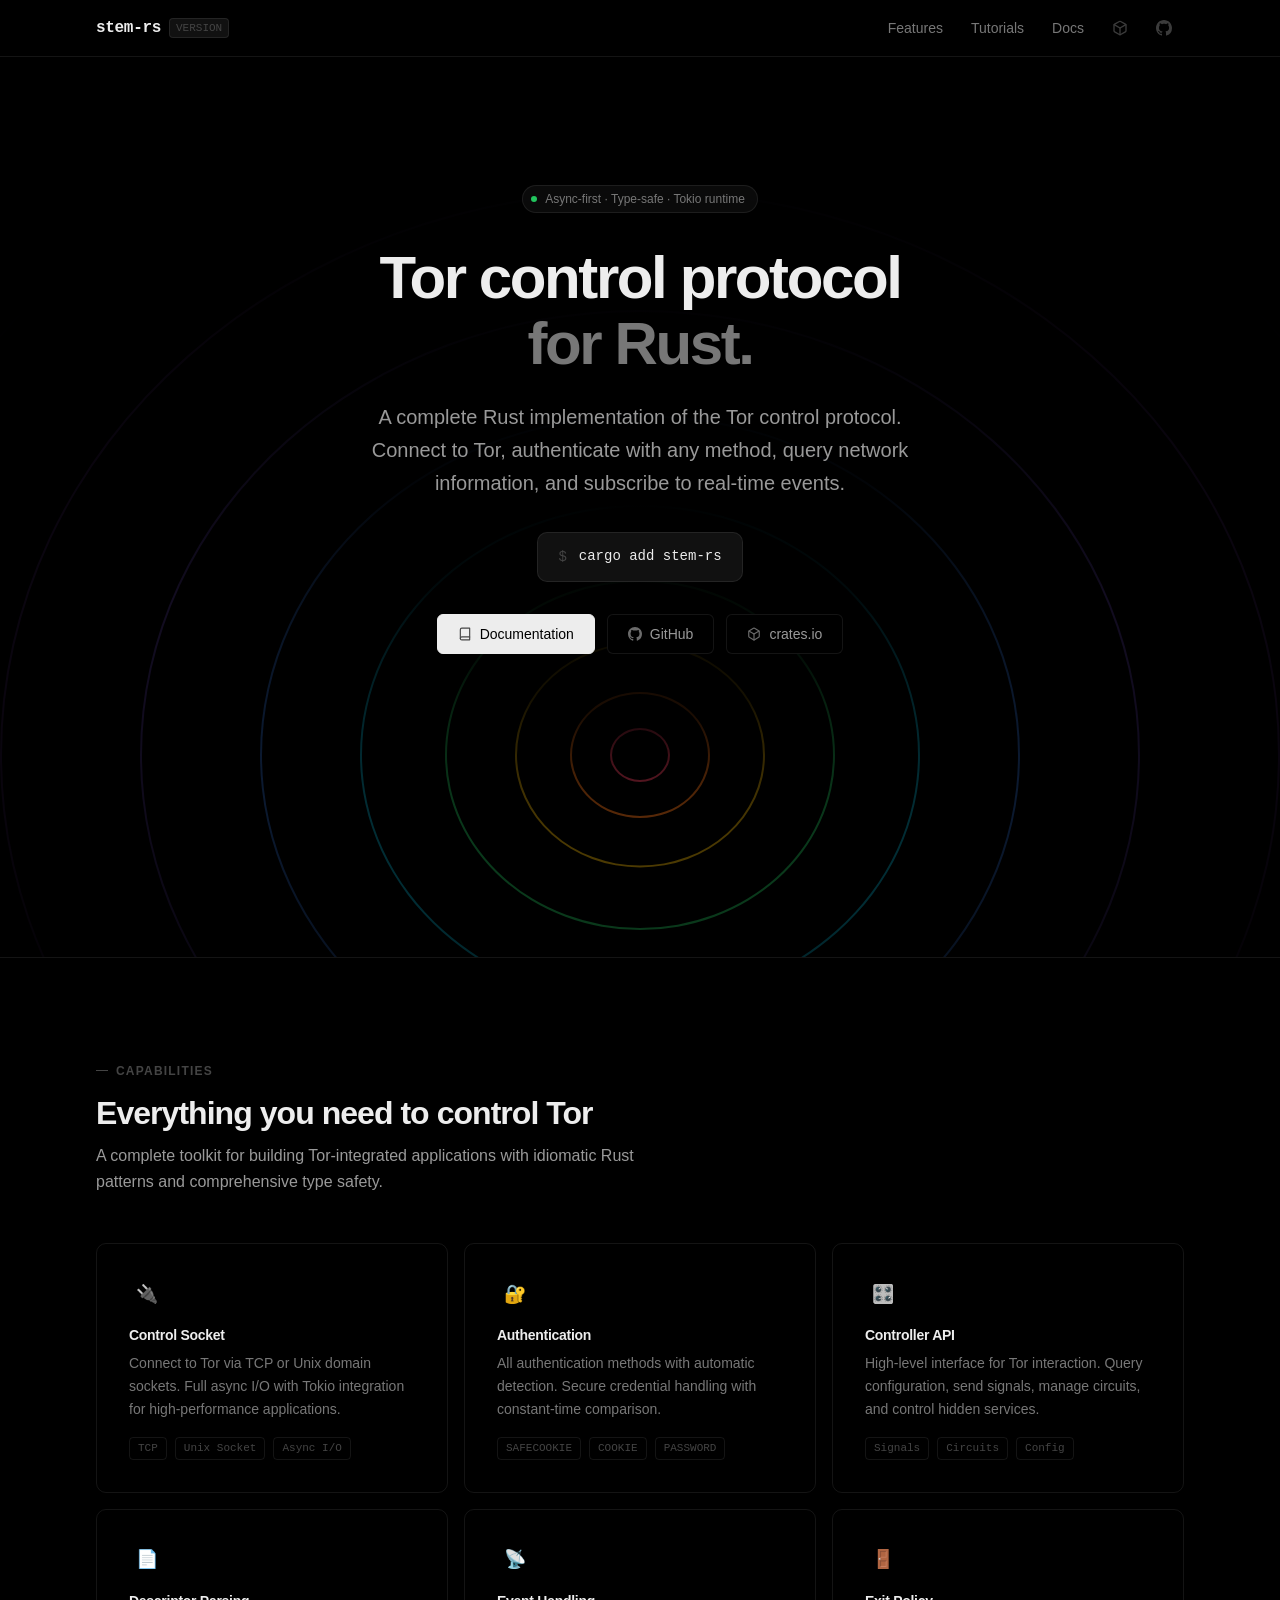
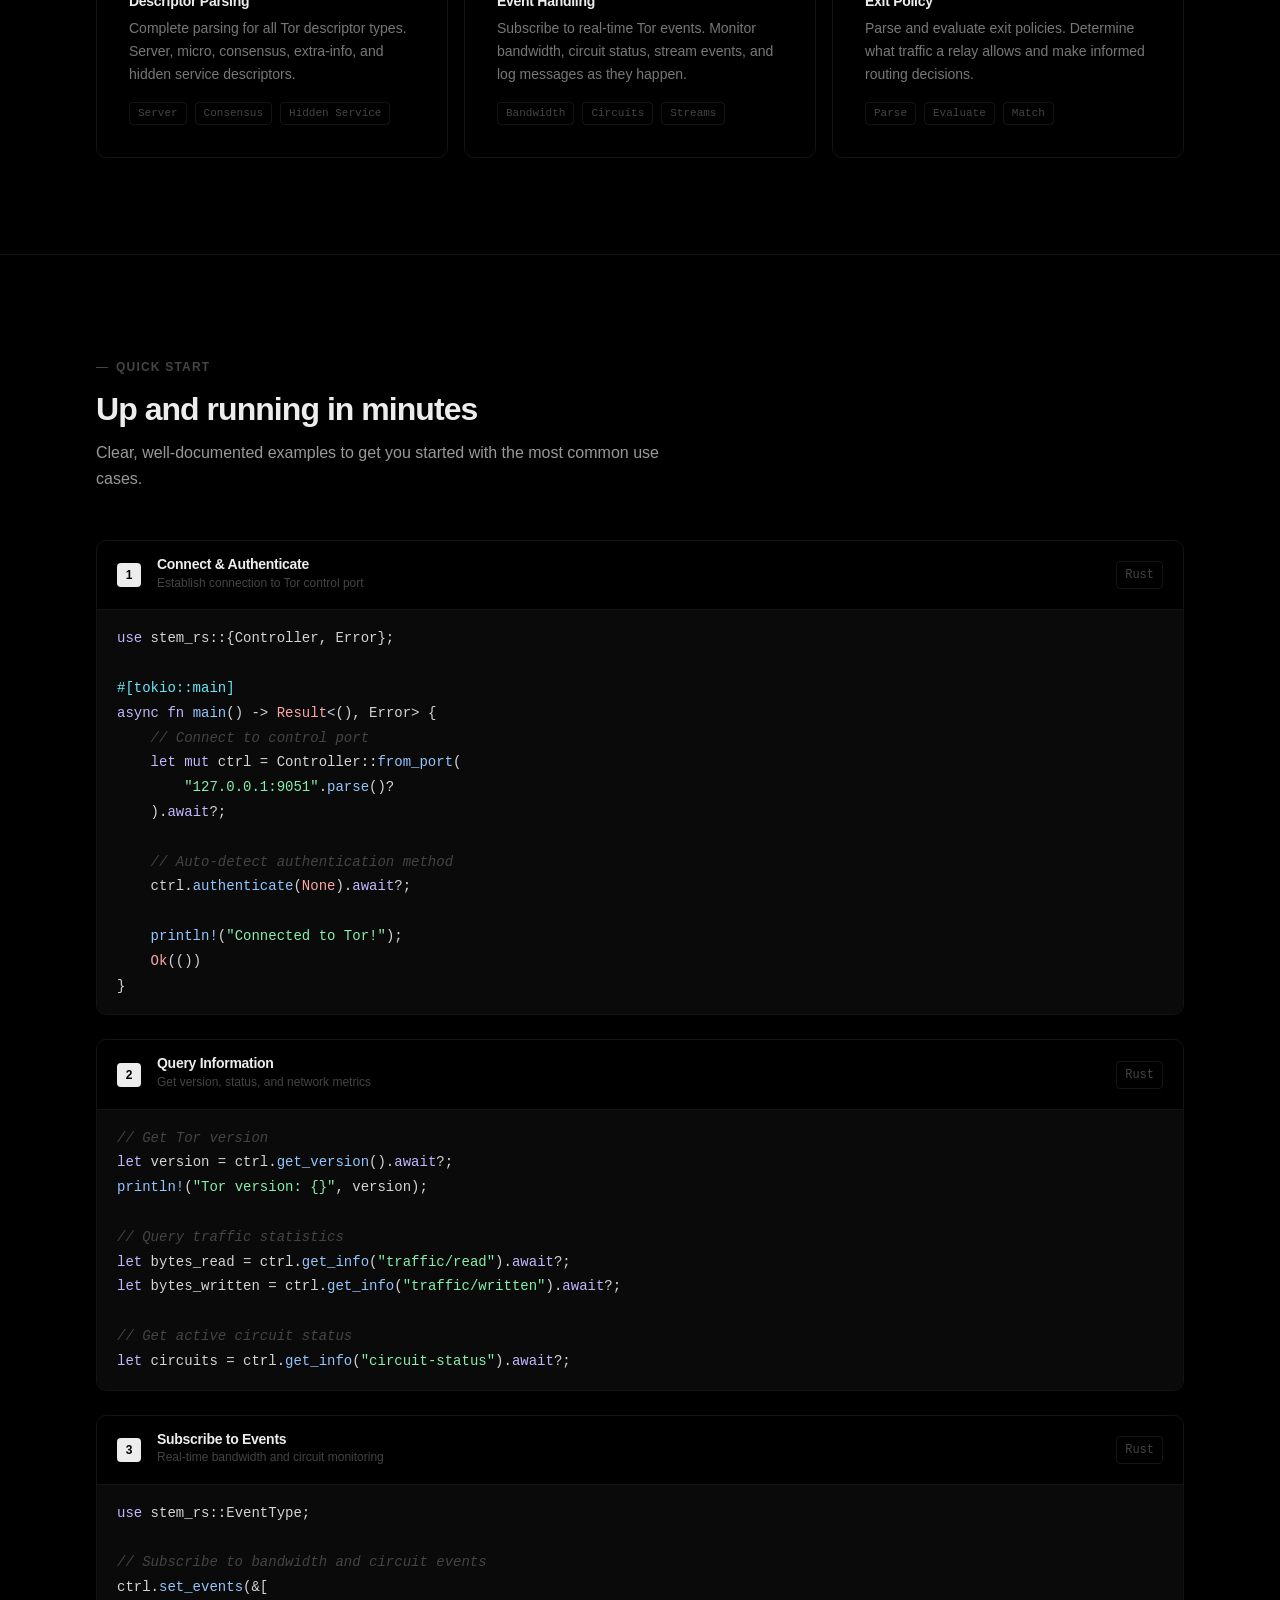
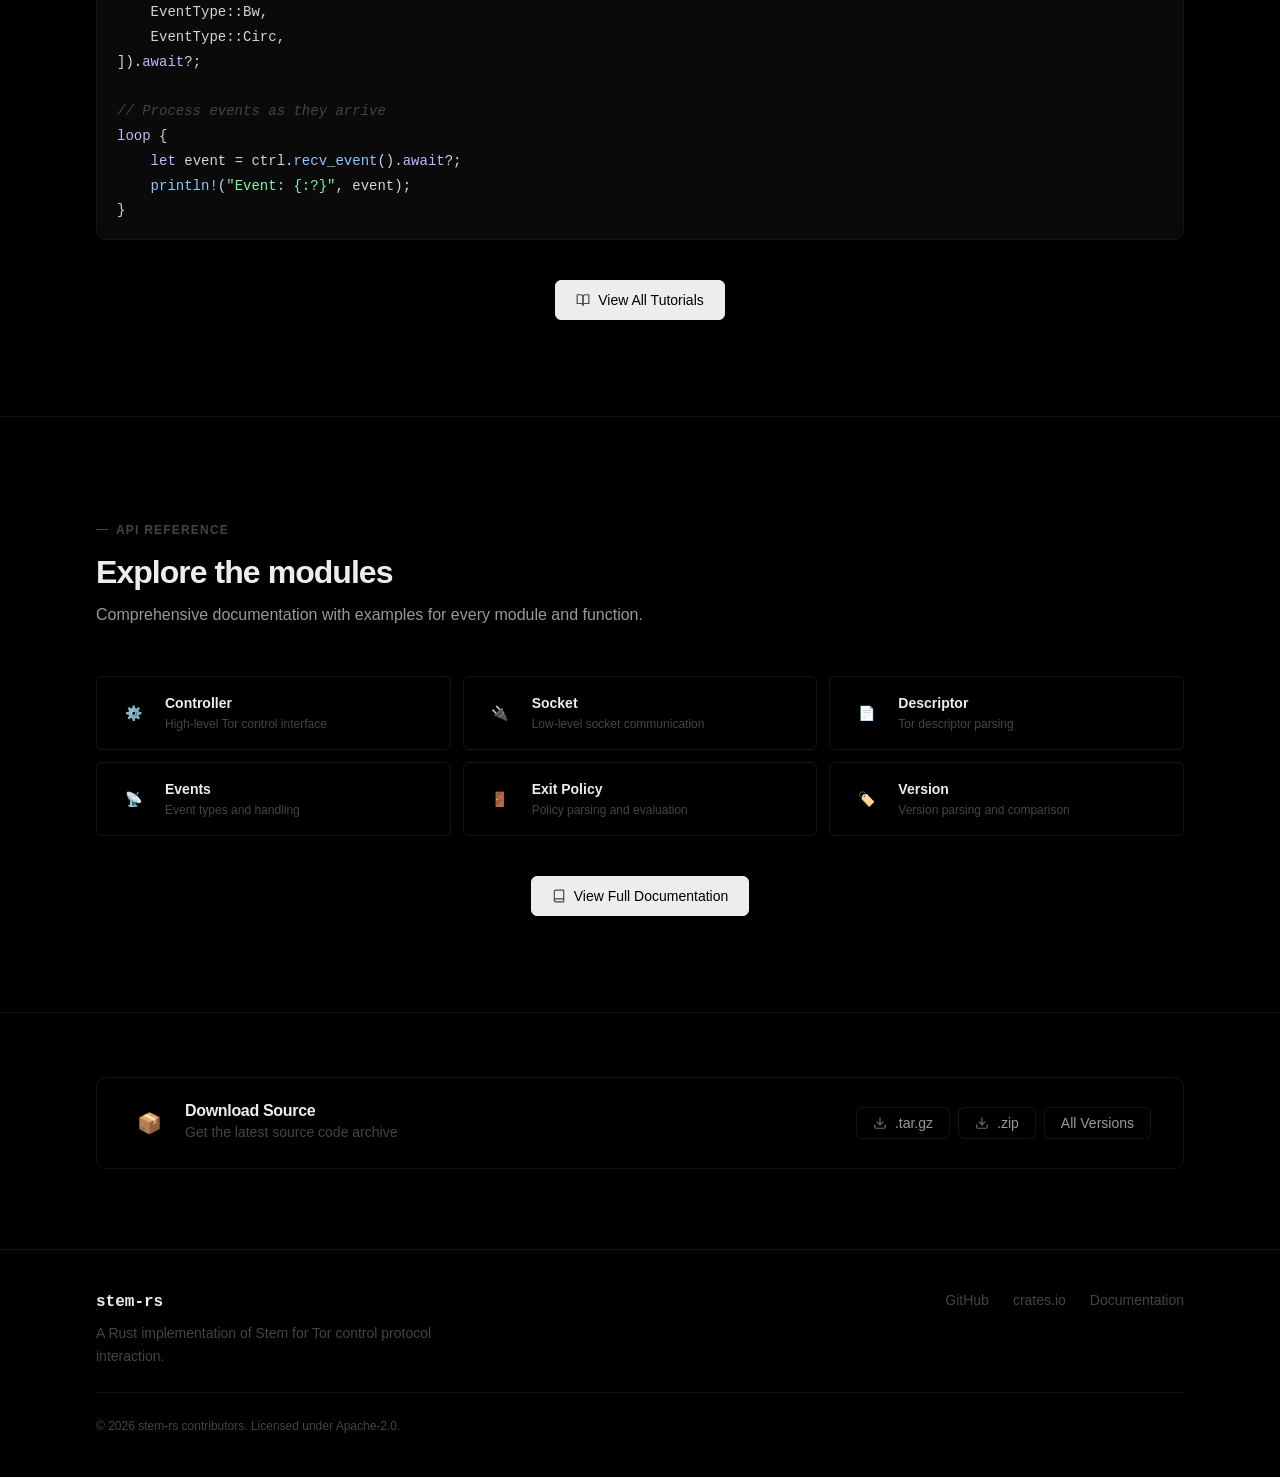
==== docs-src/index.html @ 47f041ff "refactor: update theme colors and styles for improved dark mode support - Changed color variables to" ====
<!doctype html>
<html lang="en">
    <head>
        <meta charset="utf-8" />
        <meta name="viewport" content="width=device-width, initial-scale=1.0" />
        <meta
            name="description"
            content="stem-rs is a Rust library for Tor control protocol. Connect, authenticate, query information, and handle events with type-safe async APIs."
        />
        <meta
            name="keywords"
            content="stem-rs, Tor, Rust, control protocol, privacy, anonymity, networking"
        />
        <meta property="og:title" content="stem-rs — Tor Control Protocol for Rust" />
        <meta
            property="og:description"
            content="Type-safe, async-first Rust library for Tor control protocol interaction."
        />
        <meta property="og:type" content="website" />
        <meta property="og:url" content="https://stem.tn3w.dev/" />
        <title>stem-rs — Tor Control Protocol for Rust</title>
        <link rel="stylesheet" href="styles/theme.css" />
        <link rel="stylesheet" href="styles/main.css" />
    </head>
    <body>
        <header>
            <nav class="container">
                <a href="/" class="nav-brand">
                    <span class="nav-logo">stem-rs</span>
                    <span class="nav-version">VERSION</span>
                </a>
                <div class="nav-links">
                    <a href="#features" class="nav-hide-mobile">Features</a>
                    <a href="/tutorials" class="nav-hide-mobile">Tutorials</a>
                    <a href="docs/">Docs</a>
                    <a
                        href="https://crates.io/crates/stem-rs"
                        target="_blank"
                        rel="noopener noreferrer"
                    >
                        <svg
                            width="16"
                            height="16"
                            viewBox="0 0 24 24"
                            fill="none"
                            stroke="currentColor"
                            stroke-width="2"
                            stroke-linecap="round"
                            stroke-linejoin="round"
                        >
                            <path
                                d="M21 16V8a2 2 0 0 0-1-1.73l-7-4a2 2 0 0 0-2 0l-7 4A2 2 0 0 0 3 8v8a2 2 0 0 0 1 1.73l7 4a2 2 0 0 0 2 0l7-4A2 2 0 0 0 21 16z"
                            />
                            <polyline points="3.27 6.96 12 12.01 20.73 6.96" />
                            <line x1="12" y1="22.08" x2="12" y2="12" />
                        </svg>
                    </a>
                    <a
                        href="https://github.com/tn3w/stem-rs"
                        target="_blank"
                        rel="noopener noreferrer"
                    >
                        <svg width="16" height="16" viewBox="0 0 24 24" fill="currentColor">
                            <path
                                d="M12 0C5.37 0 0 5.37 0 12c0 5.31 3.435 9.795 8.205 11.385.6.105.825-.255.825-.57 0-.285-.015-1.23-.015-2.235-3.015.555-3.795-.735-4.035-1.41-.135-.345-.72-1.41-1.23-1.695-.42-.225-1.02-.78-.015-.795.945-.015 1.62.87 1.845 1.23 1.08 1.815 2.805 1.305 3.495.99.105-.78.42-1.305.765-1.605-2.67-.3-5.46-1.335-5.46-5.925 0-1.305.465-2.385 1.23-3.225-.12-.3-.54-1.53.12-3.18 0 0 1.005-.315 3.3 1.23.96-.27 1.98-.405 3-.405s2.04.135 3 .405c2.295-1.56 3.3-1.23 3.3-1.23.66 1.65.24 2.88.12 3.18.765.84 1.23 1.905 1.23 3.225 0 4.605-2.805 5.625-5.475 5.925.435.375.81 1.095.81 2.22 0 1.605-.015 2.895-.015 3.3 0 .315.225.69.825.57A12.02 12.02 0 0 0 24 12c0-6.63-5.37-12-12-12z"
                            />
                        </svg>
                    </a>
                </div>
            </nav>
        </header>

        <main>
            <section id="hero">
                <div class="container">
                    <div class="hero-grid">
                        <div class="hero-content">
                            <div class="hero-badge">
                                <span class="hero-badge-dot"></span>
                                <span>Async-first · Type-safe · Tokio runtime</span>
                            </div>
                            <h1 class="hero-title">
                                Tor control protocol<br />
                                <span class="hero-title-accent">for Rust.</span>
                            </h1>
                            <p class="hero-description">
                                A complete Rust implementation of the Tor control protocol. Connect
                                to Tor, authenticate with any method, query network information, and
                                subscribe to real-time events.
                            </p>
                            <button
                                class="hero-install"
                                data-copy="cargo add stem-rs"
                                title="Click to copy"
                            >
                                <span class="hero-install-prompt">$</span>
                                <code>cargo add stem-rs</code>
                                <span class="hero-install-feedback">Copied!</span>
                            </button>
                            <div class="hero-actions">
                                <a href="docs/" class="btn btn-primary">
                                    <svg
                                        width="16"
                                        height="16"
                                        viewBox="0 0 24 24"
                                        fill="none"
                                        stroke="currentColor"
                                        stroke-width="2"
                                        stroke-linecap="round"
                                        stroke-linejoin="round"
                                    >
                                        <path d="M4 19.5A2.5 2.5 0 0 1 6.5 17H20" />
                                        <path
                                            d="M6.5 2H20v20H6.5A2.5 2.5 0 0 1 4 19.5v-15A2.5 2.5 0 0 1 6.5 2z"
                                        />
                                    </svg>
                                    Documentation
                                </a>
                                <a
                                    href="https://github.com/tn3w/stem-rs"
                                    class="btn btn-secondary"
                                    target="_blank"
                                    rel="noopener noreferrer"
                                >
                                    <svg
                                        width="16"
                                        height="16"
                                        viewBox="0 0 24 24"
                                        fill="currentColor"
                                    >
                                        <path
                                            d="M12 0C5.37 0 0 5.37 0 12c0 5.31 3.435 9.795 8.205 11.385.6.105.825-.255.825-.57 0-.285-.015-1.23-.015-2.235-3.015.555-3.795-.735-4.035-1.41-.135-.345-.72-1.41-1.23-1.695-.42-.225-1.02-.78-.015-.795.945-.015 1.62.87 1.845 1.23 1.08 1.815 2.805 1.305 3.495.99.105-.78.42-1.305.765-1.605-2.67-.3-5.46-1.335-5.46-5.925 0-1.305.465-2.385 1.23-3.225-.12-.3-.54-1.53.12-3.18 0 0 1.005-.315 3.3 1.23.96-.27 1.98-.405 3-.405s2.04.135 3 .405c2.295-1.56 3.3-1.23 3.3-1.23.66 1.65.24 2.88.12 3.18.765.84 1.23 1.905 1.23 3.225 0 4.605-2.805 5.625-5.475 5.925.435.375.81 1.095.81 2.22 0 1.605-.015 2.895-.015 3.3 0 .315.225.69.825.57A12.02 12.02 0 0 0 24 12c0-6.63-5.37-12-12-12z"
                                        />
                                    </svg>
                                    GitHub
                                </a>
                                <a
                                    href="https://crates.io/crates/stem-rs"
                                    class="btn btn-secondary"
                                    target="_blank"
                                    rel="noopener noreferrer"
                                >
                                    <svg
                                        width="16"
                                        height="16"
                                        viewBox="0 0 24 24"
                                        fill="none"
                                        stroke="currentColor"
                                        stroke-width="2"
                                        stroke-linecap="round"
                                        stroke-linejoin="round"
                                    >
                                        <path
                                            d="M21 16V8a2 2 0 0 0-1-1.73l-7-4a2 2 0 0 0-2 0l-7 4A2 2 0 0 0 3 8v8a2 2 0 0 0 1 1.73l7 4a2 2 0 0 0 2 0l7-4A2 2 0 0 0 21 16z"
                                        />
                                        <polyline points="3.27 6.96 12 12.01 20.73 6.96" />
                                        <line x1="12" y1="22.08" x2="12" y2="12" />
                                    </svg>
                                    crates.io
                                </a>
                            </div>
                        </div>
                    </div>
                </div>
                <div class="hero-glow" aria-hidden="true">
                    <div class="onion-ring r1"></div>
                    <div class="onion-ring r2"></div>
                    <div class="onion-ring r3"></div>
                    <div class="onion-ring r4"></div>
                    <div class="onion-ring r5"></div>
                    <div class="onion-ring r6"></div>
                    <div class="onion-ring r7"></div>
                    <div class="onion-ring r8"></div>
                    <div class="onion-ring r9"></div>
                    <div class="onion-ring r10"></div>
                    <div class="onion-ring r11"></div>
                    <div class="onion-core"></div>
                </div>
            </section>

            <section id="features">
                <div class="container">
                    <div class="section-header">
                        <div class="section-label">Capabilities</div>
                        <h2 class="section-title">Everything you need to control Tor</h2>
                        <p class="section-description">
                            A complete toolkit for building Tor-integrated applications with
                            idiomatic Rust patterns and comprehensive type safety.
                        </p>
                    </div>
                    <div class="features-grid">
                        <a href="docs/socket/" class="feature-card">
                            <div class="feature-icon">🔌</div>
                            <h3>Control Socket</h3>
                            <p>
                                Connect to Tor via TCP or Unix domain sockets. Full async I/O with
                                Tokio integration for high-performance applications.
                            </p>
                            <div class="feature-tags">
                                <span class="feature-tag">TCP</span>
                                <span class="feature-tag">Unix Socket</span>
                                <span class="feature-tag">Async I/O</span>
                            </div>
                        </a>
                        <a href="docs/auth/" class="feature-card">
                            <div class="feature-icon">🔐</div>
                            <h3>Authentication</h3>
                            <p>
                                All authentication methods with automatic detection. Secure
                                credential handling with constant-time comparison.
                            </p>
                            <div class="feature-tags">
                                <span class="feature-tag">SAFECOOKIE</span>
                                <span class="feature-tag">COOKIE</span>
                                <span class="feature-tag">PASSWORD</span>
                            </div>
                        </a>
                        <a href="docs/controller/" class="feature-card">
                            <div class="feature-icon">🎛️</div>
                            <h3>Controller API</h3>
                            <p>
                                High-level interface for Tor interaction. Query configuration, send
                                signals, manage circuits, and control hidden services.
                            </p>
                            <div class="feature-tags">
                                <span class="feature-tag">Signals</span>
                                <span class="feature-tag">Circuits</span>
                                <span class="feature-tag">Config</span>
                            </div>
                        </a>
                        <a href="docs/descriptor/" class="feature-card">
                            <div class="feature-icon">📄</div>
                            <h3>Descriptor Parsing</h3>
                            <p>
                                Complete parsing for all Tor descriptor types. Server, micro,
                                consensus, extra-info, and hidden service descriptors.
                            </p>
                            <div class="feature-tags">
                                <span class="feature-tag">Server</span>
                                <span class="feature-tag">Consensus</span>
                                <span class="feature-tag">Hidden Service</span>
                            </div>
                        </a>
                        <a href="docs/events/" class="feature-card">
                            <div class="feature-icon">📡</div>
                            <h3>Event Handling</h3>
                            <p>
                                Subscribe to real-time Tor events. Monitor bandwidth, circuit
                                status, stream events, and log messages as they happen.
                            </p>
                            <div class="feature-tags">
                                <span class="feature-tag">Bandwidth</span>
                                <span class="feature-tag">Circuits</span>
                                <span class="feature-tag">Streams</span>
                            </div>
                        </a>
                        <a href="docs/exit_policy/" class="feature-card">
                            <div class="feature-icon">🚪</div>
                            <h3>Exit Policy</h3>
                            <p>
                                Parse and evaluate exit policies. Determine what traffic a relay
                                allows and make informed routing decisions.
                            </p>
                            <div class="feature-tags">
                                <span class="feature-tag">Parse</span>
                                <span class="feature-tag">Evaluate</span>
                                <span class="feature-tag">Match</span>
                            </div>
                        </a>
                    </div>
                </div>
            </section>

            <section id="examples">
                <div class="container">
                    <div class="section-header">
                        <div class="section-label">Quick Start</div>
                        <h2 class="section-title">Up and running in minutes</h2>
                        <p class="section-description">
                            Clear, well-documented examples to get you started with the most common
                            use cases.
                        </p>
                    </div>
                    <div class="examples-grid">
                        <div class="example-card">
                            <div class="example-header">
                                <div class="example-step">1</div>
                                <div class="example-meta">
                                    <h3>Connect & Authenticate</h3>
                                    <p>Establish connection to Tor control port</p>
                                </div>
                                <span class="example-lang">Rust</span>
                            </div>
                            <pre><code><span class="code-keyword">use</span> stem_rs::{Controller, Error};

<span class="code-macro">#[tokio::main]</span>
<span class="code-keyword">async fn</span> <span class="code-function">main</span>() -> <span class="code-type">Result</span>&lt;(), Error&gt; {
    <span class="code-comment">// Connect to control port</span>
    <span class="code-keyword">let mut</span> ctrl = Controller::<span class="code-function">from_port</span>(
        <span class="code-string">"127.0.0.1:9051"</span>.<span class="code-function">parse</span>()?
    ).<span class="code-keyword">await</span>?;

    <span class="code-comment">// Auto-detect authentication method</span>
    ctrl.<span class="code-function">authenticate</span>(<span class="code-type">None</span>).<span class="code-keyword">await</span>?;

    <span class="code-function">println!</span>(<span class="code-string">"Connected to Tor!"</span>);
    <span class="code-type">Ok</span>(())
}</code></pre>
                        </div>
                        <div class="example-card">
                            <div class="example-header">
                                <div class="example-step">2</div>
                                <div class="example-meta">
                                    <h3>Query Information</h3>
                                    <p>Get version, status, and network metrics</p>
                                </div>
                                <span class="example-lang">Rust</span>
                            </div>
                            <pre><code><span class="code-comment">// Get Tor version</span>
<span class="code-keyword">let</span> version = ctrl.<span class="code-function">get_version</span>().<span class="code-keyword">await</span>?;
<span class="code-function">println!</span>(<span class="code-string">"Tor version: {}"</span>, version);

<span class="code-comment">// Query traffic statistics</span>
<span class="code-keyword">let</span> bytes_read = ctrl.<span class="code-function">get_info</span>(<span class="code-string">"traffic/read"</span>).<span class="code-keyword">await</span>?;
<span class="code-keyword">let</span> bytes_written = ctrl.<span class="code-function">get_info</span>(<span class="code-string">"traffic/written"</span>).<span class="code-keyword">await</span>?;

<span class="code-comment">// Get active circuit status</span>
<span class="code-keyword">let</span> circuits = ctrl.<span class="code-function">get_info</span>(<span class="code-string">"circuit-status"</span>).<span class="code-keyword">await</span>?;</code></pre>
                        </div>
                        <div class="example-card">
                            <div class="example-header">
                                <div class="example-step">3</div>
                                <div class="example-meta">
                                    <h3>Subscribe to Events</h3>
                                    <p>Real-time bandwidth and circuit monitoring</p>
                                </div>
                                <span class="example-lang">Rust</span>
                            </div>
                            <pre><code><span class="code-keyword">use</span> stem_rs::EventType;

<span class="code-comment">// Subscribe to bandwidth and circuit events</span>
ctrl.<span class="code-function">set_events</span>(&amp;[
    EventType::Bw,
    EventType::Circ,
]).<span class="code-keyword">await</span>?;

<span class="code-comment">// Process events as they arrive</span>
<span class="code-keyword">loop</span> {
    <span class="code-keyword">let</span> event = ctrl.<span class="code-function">recv_event</span>().<span class="code-keyword">await</span>?;
    <span class="code-function">println!</span>(<span class="code-string">"Event: {:?}"</span>, event);
}</code></pre>
                        </div>
                    </div>
                    <div class="examples-cta">
                        <a href="/tutorials" class="btn btn-primary">
                            <svg
                                width="16"
                                height="16"
                                viewBox="0 0 24 24"
                                fill="none"
                                stroke="currentColor"
                                stroke-width="2"
                                stroke-linecap="round"
                                stroke-linejoin="round"
                            >
                                <path d="M2 3h6a4 4 0 0 1 4 4v14a3 3 0 0 0-3-3H2z" />
                                <path d="M22 3h-6a4 4 0 0 0-4 4v14a3 3 0 0 1 3-3h7z" />
                            </svg>
                            View All Tutorials
                        </a>
                    </div>
                </div>
            </section>

            <section id="docs">
                <div class="container">
                    <div class="section-header">
                        <div class="section-label">API Reference</div>
                        <h2 class="section-title">Explore the modules</h2>
                        <p class="section-description">
                            Comprehensive documentation with examples for every module and function.
                        </p>
                    </div>
                    <div class="docs-grid">
                        <a href="docs/controller/" class="docs-link">
                            <span class="docs-link-icon">⚙️</span>
                            <div class="docs-link-content">
                                <div class="docs-link-title">Controller</div>
                                <div class="docs-link-desc">High-level Tor control interface</div>
                            </div>
                            <span class="docs-link-arrow">→</span>
                        </a>
                        <a href="docs/socket/" class="docs-link">
                            <span class="docs-link-icon">🔌</span>
                            <div class="docs-link-content">
                                <div class="docs-link-title">Socket</div>
                                <div class="docs-link-desc">Low-level socket communication</div>
                            </div>
                            <span class="docs-link-arrow">→</span>
                        </a>
                        <a href="docs/descriptor/" class="docs-link">
                            <span class="docs-link-icon">📄</span>
                            <div class="docs-link-content">
                                <div class="docs-link-title">Descriptor</div>
                                <div class="docs-link-desc">Tor descriptor parsing</div>
                            </div>
                            <span class="docs-link-arrow">→</span>
                        </a>
                        <a href="docs/events/" class="docs-link">
                            <span class="docs-link-icon">📡</span>
                            <div class="docs-link-content">
                                <div class="docs-link-title">Events</div>
                                <div class="docs-link-desc">Event types and handling</div>
                            </div>
                            <span class="docs-link-arrow">→</span>
                        </a>
                        <a href="docs/exit_policy/" class="docs-link">
                            <span class="docs-link-icon">🚪</span>
                            <div class="docs-link-content">
                                <div class="docs-link-title">Exit Policy</div>
                                <div class="docs-link-desc">Policy parsing and evaluation</div>
                            </div>
                            <span class="docs-link-arrow">→</span>
                        </a>
                        <a href="docs/version/" class="docs-link">
                            <span class="docs-link-icon">🏷️</span>
                            <div class="docs-link-content">
                                <div class="docs-link-title">Version</div>
                                <div class="docs-link-desc">Version parsing and comparison</div>
                            </div>
                            <span class="docs-link-arrow">→</span>
                        </a>
                    </div>
                    <div class="docs-cta">
                        <a href="docs/" class="btn btn-primary">
                            <svg
                                width="16"
                                height="16"
                                viewBox="0 0 24 24"
                                fill="none"
                                stroke="currentColor"
                                stroke-width="2"
                                stroke-linecap="round"
                                stroke-linejoin="round"
                            >
                                <path d="M4 19.5A2.5 2.5 0 0 1 6.5 17H20" />
                                <path
                                    d="M6.5 2H20v20H6.5A2.5 2.5 0 0 1 4 19.5v-15A2.5 2.5 0 0 1 6.5 2z"
                                />
                            </svg>
                            View Full Documentation
                        </a>
                    </div>
                </div>
            </section>

            <section id="download">
                <div class="container">
                    <div class="download-card">
                        <div class="download-header">
                            <div class="download-icon">📦</div>
                            <div class="download-meta">
                                <h3>Download Source</h3>
                                <p>Get the latest source code archive</p>
                            </div>
                        </div>
                        <div class="download-actions">
                            <a
                                href="dist/stem-rs-latest.tar.gz"
                                class="btn btn-secondary download-btn"
                            >
                                <svg
                                    width="14"
                                    height="14"
                                    viewBox="0 0 24 24"
                                    fill="none"
                                    stroke="currentColor"
                                    stroke-width="2"
                                    stroke-linecap="round"
                                    stroke-linejoin="round"
                                >
                                    <path d="M21 15v4a2 2 0 0 1-2 2H5a2 2 0 0 1-2-2v-4" />
                                    <polyline points="7 10 12 15 17 10" />
                                    <line x1="12" y1="15" x2="12" y2="3" />
                                </svg>
                                .tar.gz
                            </a>
                            <a
                                href="dist/stem-rs-latest.zip"
                                class="btn btn-secondary download-btn"
                            >
                                <svg
                                    width="14"
                                    height="14"
                                    viewBox="0 0 24 24"
                                    fill="none"
                                    stroke="currentColor"
                                    stroke-width="2"
                                    stroke-linecap="round"
                                    stroke-linejoin="round"
                                >
                                    <path d="M21 15v4a2 2 0 0 1-2 2H5a2 2 0 0 1-2-2v-4" />
                                    <polyline points="7 10 12 15 17 10" />
                                    <line x1="12" y1="15" x2="12" y2="3" />
                                </svg>
                                .zip
                            </a>
                            <a href="dist/" class="btn btn-secondary download-btn">All Versions</a>
                        </div>
                    </div>
                </div>
            </section>
        </main>

        <footer>
            <div class="container">
                <div class="footer-content">
                    <div class="footer-brand">
                        <div class="footer-logo">stem-rs</div>
                        <p class="footer-tagline">
                            A Rust implementation of Stem for Tor control protocol interaction.
                        </p>
                    </div>
                    <div class="footer-links">
                        <a
                            href="https://github.com/tn3w/stem-rs"
                            target="_blank"
                            rel="noopener noreferrer"
                            >GitHub</a
                        >
                        <a
                            href="https://crates.io/crates/stem-rs"
                            target="_blank"
                            rel="noopener noreferrer"
                            >crates.io</a
                        >
                        <a href="docs/">Documentation</a>
                    </div>
                </div>
                <div class="footer-bottom">
                    <p class="footer-copyright">
                        © 2026 stem-rs contributors. Licensed under Apache-2.0.
                    </p>
                </div>
            </div>
        </footer>

        <script>
            document.querySelector('.hero-install')?.addEventListener('click', async function () {
                const text = this.dataset.copy;
                try {
                    await navigator.clipboard.writeText(text);
                    this.classList.add('copied');
                    setTimeout(() => this.classList.remove('copied'), 1500);
                } catch (err) {
                    console.error('Failed to copy:', err);
                }
            });
        </script>
    </body>
</html>
---- docs-src/styles/theme.css ----
:root {
    --color-bg: #000;
    --color-bg-elevated: #111;
    --color-bg-sunken: #080808;
    --color-bg-overlay: rgba(0, 0, 0, 0.8);

    --color-border: rgba(255, 255, 255, 0.08);
    --color-border-subtle: rgba(255, 255, 255, 0.04);
    --color-border-hover: rgba(255, 255, 255, 0.2);

    --color-text: #ededed;
    --color-text-secondary: #999;
    --color-text-tertiary: #777;
    --color-text-muted: #444;

    --color-accent: #8b5cf6;
    --color-accent-hover: #a78bfa;
    --color-accent-muted: #7c3aed;
    --color-accent-subtle: rgba(139, 92, 246, 0.06);
    --color-accent-border: rgba(139, 92, 246, 0.15);

    --color-success: #22c55e;
    --color-success-subtle: rgba(34, 197, 94, 0.06);

    --color-code-bg: #0a0a0a;
    --color-code-border: rgba(255, 255, 255, 0.08);
    --color-code-text: #d4d4d4;
    --color-code-keyword: #c4b5fd;
    --color-code-string: #86efac;
    --color-code-comment: #444;
    --color-code-function: #93c5fd;
    --color-code-type: #fca5a5;
    --color-code-macro: #67e8f9;
    --color-code-number: #fde68a;

    --font-sans: -apple-system, BlinkMacSystemFont,
        'Segoe UI', Helvetica, Arial, sans-serif;
    --font-mono: 'JetBrains Mono', 'Fira Code',
        'SF Mono', Consolas, monospace;
    --font-display: -apple-system, BlinkMacSystemFont,
        'Segoe UI', Helvetica, Arial, sans-serif;

    --text-xs: 0.75rem;
    --text-sm: 0.875rem;
    --text-base: 1rem;
    --text-lg: 1.125rem;
    --text-xl: 1.25rem;
    --text-2xl: 1.5rem;
    --text-3xl: 2rem;
    --text-4xl: 2.75rem;
    --text-5xl: 3.75rem;

    --leading-tight: 1.1;
    --leading-snug: 1.3;
    --leading-normal: 1.5;
    --leading-relaxed: 1.65;

    --space-px: 1px;
    --space-0: 0;
    --space-1: 0.25rem;
    --space-2: 0.5rem;
    --space-3: 0.75rem;
    --space-4: 1rem;
    --space-5: 1.25rem;
    --space-6: 1.5rem;
    --space-8: 2rem;
    --space-10: 2.5rem;
    --space-12: 3rem;
    --space-16: 4rem;
    --space-20: 5rem;
    --space-24: 6rem;
    --space-32: 8rem;

    --max-width: 72rem;
    --max-width-prose: 65ch;

    --radius-sm: 4px;
    --radius: 6px;
    --radius-lg: 10px;
    --radius-xl: 14px;
    --radius-full: 9999px;

    --shadow-xs: 0 1px 2px rgba(0, 0, 0, 0.3);
    --shadow-sm: 0 2px 4px rgba(0, 0, 0, 0.3);
    --shadow: 0 4px 12px rgba(0, 0, 0, 0.4);
    --shadow-md: 0 8px 24px rgba(0, 0, 0, 0.4);
    --shadow-lg: 0 16px 48px rgba(0, 0, 0, 0.5);
    --shadow-accent: 0 0 20px rgba(139, 92, 246, 0.1);

    --ease-out: cubic-bezier(0.16, 1, 0.3, 1);
    --ease-in-out: cubic-bezier(0.65, 0, 0.35, 1);
    --duration-fast: 150ms;
    --duration: 200ms;
    --duration-slow: 300ms;
}
---- docs-src/styles/main.css ----
*,
*::before,
*::after {
    box-sizing: border-box;
    margin: 0;
    padding: 0;
}
html {
    font-size: 16px;
    scroll-behavior: smooth;
    -webkit-text-size-adjust: 100%;
}
body {
    font-family: var(--font-sans);
    font-size: var(--text-base);
    line-height: var(--leading-normal);
    color: var(--color-text);
    background: var(--color-bg);
    -webkit-font-smoothing: antialiased;
    -moz-osx-font-smoothing: grayscale;
}
h1,
h2,
h3,
h4 {
    font-family: var(--font-display);
    font-weight: 600;
    line-height: var(--leading-tight);
    letter-spacing: -0.02em;
    color: var(--color-text);
}
p {
    color: var(--color-text-secondary);
    line-height: var(--leading-relaxed);
}
a {
    color: var(--color-text-secondary);
    text-decoration: none;
    transition: color var(--duration-fast);
}
a:hover {
    color: var(--color-text);
}
strong {
    font-weight: 600;
    color: var(--color-text);
}
.container {
    width: 100%;
    max-width: var(--max-width);
    margin: 0 auto;
    padding: 0 var(--space-6);
}

header {
    position: sticky;
    top: 0;
    z-index: 100;
    background: rgba(0, 0, 0, 0.8);
    backdrop-filter: blur(16px);
    -webkit-backdrop-filter: blur(16px);
    border-bottom: 1px solid var(--color-border);
}
header nav {
    display: flex;
    align-items: center;
    justify-content: space-between;
    height: 3.5rem;
}
.nav-brand {
    display: flex;
    align-items: center;
    gap: var(--space-2);
}
.nav-logo {
    font-family: var(--font-mono);
    font-size: var(--text-base);
    font-weight: 700;
    color: var(--color-text);
    letter-spacing: -0.02em;
}
.nav-version {
    font-family: var(--font-mono);
    font-size: 0.6875rem;
    font-weight: 500;
    color: var(--color-text-muted);
    background: var(--color-bg-elevated);
    border: 1px solid var(--color-border);
    border-radius: var(--radius-sm);
    padding: 1px 6px;
}
.nav-links {
    display: flex;
    align-items: center;
    gap: var(--space-1);
}
.nav-links a {
    display: flex;
    align-items: center;
    gap: var(--space-2);
    padding: var(--space-2) var(--space-3);
    color: var(--color-text-tertiary);
    font-size: var(--text-sm);
    font-weight: 450;
    border-radius: var(--radius);
    transition: color var(--duration-fast);
}
.nav-links a:hover {
    color: var(--color-text);
}
.nav-links svg {
    opacity: 0.5;
    transition: opacity var(--duration-fast);
}
.nav-links a:hover svg {
    opacity: 1;
}

#hero {
    position: relative;
    min-height: 100vh;
    display: flex;
    align-items: flex-start;
    justify-content: center;
    padding: var(--space-20) 0 0;
    text-align: center;
    overflow: hidden;
}
.hero-grid {
    display: flex;
    flex-direction: column;
    align-items: center;
    gap: var(--space-6);
    position: relative;
    z-index: 3;
}
.hero-content {
    position: relative;
    max-width: 48rem;
    z-index: 3;
}
.hero-content::before {
    content: '';
    position: absolute;
    inset: -20% -30% -60% -30%;
    z-index: -1;
    background: radial-gradient(
        ellipse at 50% 50%,
        var(--color-bg) 0%,
        rgba(0, 0, 0, 0.85) 35%,
        rgba(0, 0, 0, 0.4) 55%,
        transparent 75%
    );
    pointer-events: none;
}
.hero-badge {
    display: inline-flex;
    align-items: center;
    gap: var(--space-2);
    padding: var(--space-1) var(--space-3)
        var(--space-1) var(--space-2);
    background: rgba(255, 255, 255, 0.04);
    border: 1px solid var(--color-border);
    border-radius: var(--radius-full);
    font-size: var(--text-xs);
    font-weight: 500;
    color: var(--color-text-tertiary);
    margin-bottom: var(--space-8);
}
.hero-badge-dot {
    width: 6px;
    height: 6px;
    background: var(--color-success);
    border-radius: 50%;
    animation: pulse 2s ease-in-out infinite;
}
@keyframes pulse {
    0%,
    100% {
        opacity: 1;
    }
    50% {
        opacity: 0.4;
    }
}
.hero-title {
    font-size: var(--text-4xl);
    font-weight: 700;
    line-height: var(--leading-tight);
    letter-spacing: -0.04em;
    margin-bottom: var(--space-6);
    color: var(--color-text);
}
.hero-title-accent {
    color: var(--color-text-tertiary);
}
.hero-description {
    font-size: var(--text-lg);
    color: var(--color-text-secondary);
    line-height: var(--leading-relaxed);
    margin: 0 auto var(--space-8);
    max-width: 36rem;
}
.hero-install {
    position: relative;
    display: inline-flex;
    align-items: center;
    gap: var(--space-3);
    padding: var(--space-3) var(--space-5);
    background: var(--color-bg-elevated);
    border: 1px solid var(--color-border);
    border-radius: var(--radius-lg);
    margin-bottom: var(--space-8);
    cursor: pointer;
    font-family: inherit;
    transition: border-color var(--duration-fast);
}
.hero-install:hover {
    border-color: var(--color-border-hover);
}
.hero-install:active {
    transform: scale(0.98);
}
.hero-install-prompt {
    color: var(--color-text-muted);
    font-family: var(--font-mono);
    font-size: var(--text-sm);
    user-select: none;
}
.hero-install code {
    font-family: var(--font-mono);
    font-size: var(--text-sm);
    font-weight: 500;
    color: var(--color-text);
}
.hero-install-feedback {
    position: absolute;
    inset: 0;
    display: flex;
    align-items: center;
    justify-content: center;
    background: var(--color-text);
    color: var(--color-bg);
    font-size: var(--text-sm);
    font-weight: 500;
    border-radius: var(--radius-lg);
    opacity: 0;
    pointer-events: none;
    transition: opacity var(--duration-fast);
}
.hero-install.copied .hero-install-feedback {
    opacity: 1;
}
.hero-actions {
    display: flex;
    justify-content: center;
    flex-wrap: wrap;
    gap: var(--space-3);
}
.hero-glow {
    position: absolute;
    bottom: 0;
    left: 50%;
    transform: translateX(-50%);
    width: 100%;
    height: 90%;
    z-index: 1;
    pointer-events: none;
    -webkit-mask-image: radial-gradient(
        ellipse 100% 90% at 50% 65%,
        black 15%,
        transparent 70%
    );
    mask-image: radial-gradient(
        ellipse 100% 90% at 50% 65%,
        black 15%,
        transparent 70%
    );
}
.onion-ring {
    position: absolute;
    top: 75%;
    left: 50%;
    border-radius: 50%;
    border: 2px solid;
    transform: translate(-50%, -50%);
    animation: ring-breathe 6s ease-in-out infinite;
}
.r1 {
    width: 60px;
    height: 54px;
    border-color: rgba(244, 63, 94, 0.9);
    animation-delay: 0s;
}
.r2 {
    width: 140px;
    height: 126px;
    border-color: rgba(249, 115, 22, 0.75);
    animation-delay: -1.1s;
}
.r3 {
    width: 250px;
    height: 225px;
    border-color: rgba(234, 179, 8, 0.6);
    animation-delay: -2.2s;
}
.r4 {
    width: 390px;
    height: 350px;
    border-color: rgba(34, 197, 94, 0.5);
    animation-delay: -3.3s;
}
.r5 {
    width: 560px;
    height: 500px;
    border-color: rgba(6, 182, 212, 0.4);
    animation-delay: -4.4s;
}
.r6 {
    width: 760px;
    height: 680px;
    border-color: rgba(59, 130, 246, 0.3);
    animation-delay: -5.5s;
}
.r7 {
    width: 1000px;
    height: 890px;
    border-color: rgba(139, 92, 246, 0.22);
    animation-delay: -6.6s;
}
.r8 {
    width: 1280px;
    height: 1130px;
    border-color: rgba(168, 85, 247, 0.16);
    animation-delay: -7.7s;
}
.r9 {
    width: 1600px;
    height: 1400px;
    border-color: rgba(139, 92, 246, 0.12);
    animation-delay: -8.8s;
}
.r10 {
    width: 1960px;
    height: 1700px;
    border-color: rgba(99, 102, 241, 0.09);
    animation-delay: -9.9s;
}
.r11 {
    width: 2360px;
    height: 2040px;
    border-color: rgba(79, 70, 229, 0.06);
    animation-delay: -11s;
}
.onion-core {
    display: none;
}
@keyframes ring-breathe {
    0%, 100% {
        opacity: 0.6;
        transform: translate(-50%, -50%) scale(0.99);
    }
    50% {
        opacity: 1;
        transform: translate(-50%, -50%) scale(1.03);
    }
}

.btn {
    display: inline-flex;
    align-items: center;
    justify-content: center;
    gap: var(--space-2);
    padding: var(--space-3) var(--space-5);
    font-family: var(--font-sans);
    font-size: var(--text-sm);
    font-weight: 500;
    line-height: 1;
    border-radius: var(--radius);
    border: 1px solid transparent;
    cursor: pointer;
    transition: all var(--duration-fast);
    text-decoration: none;
}
.btn-primary {
    background: var(--color-text);
    color: var(--color-bg);
    border-color: var(--color-text);
}
.btn-primary:hover {
    background: #fff;
    color: #000;
}
.btn-secondary {
    background: var(--color-bg);
    color: var(--color-text-secondary);
    border-color: var(--color-border);
}
.btn-secondary:hover {
    color: var(--color-text);
    border-color: var(--color-border-hover);
}
.btn svg {
    width: 14px;
    height: 14px;
    opacity: 0.7;
}

section {
    padding: var(--space-20) 0;
}
.section-header {
    margin-bottom: var(--space-12);
}
.section-label {
    display: inline-flex;
    align-items: center;
    gap: var(--space-2);
    font-size: var(--text-xs);
    font-weight: 600;
    color: var(--color-text-muted);
    text-transform: uppercase;
    letter-spacing: 0.1em;
    margin-bottom: var(--space-4);
}
.section-label::before {
    content: '';
    width: 12px;
    height: 1px;
    background: var(--color-text-muted);
}
.section-title {
    font-size: var(--text-2xl);
    font-weight: 700;
    margin-bottom: var(--space-3);
    letter-spacing: -0.03em;
}
.section-description {
    font-size: var(--text-base);
    color: var(--color-text-secondary);
    max-width: var(--max-width-prose);
}

#features {
    border-top: 1px solid var(--color-border);
}
.features-grid {
    display: grid;
    grid-template-columns: 1fr;
    gap: var(--space-4);
}
.feature-card {
    display: flex;
    flex-direction: column;
    padding: var(--space-6);
    border: 1px solid var(--color-border);
    border-radius: var(--radius-lg);
    transition: border-color var(--duration-fast);
    text-decoration: none;
    color: inherit;
}
.feature-card:hover {
    border-color: var(--color-border-hover);
    color: inherit;
}
.feature-icon {
    display: flex;
    align-items: center;
    justify-content: center;
    width: 36px;
    height: 36px;
    margin-bottom: var(--space-4);
    font-size: var(--text-lg);
}
.feature-card h3 {
    font-size: var(--text-sm);
    font-weight: 600;
    margin-bottom: var(--space-2);
}
.feature-card p {
    font-size: var(--text-sm);
    color: var(--color-text-tertiary);
    line-height: var(--leading-relaxed);
    margin-bottom: var(--space-4);
    flex: 1;
}
.feature-tags {
    display: flex;
    flex-wrap: wrap;
    gap: var(--space-2);
}
.feature-tag {
    font-family: var(--font-mono);
    font-size: 0.6875rem;
    font-weight: 500;
    padding: 2px var(--space-2);
    border: 1px solid var(--color-border);
    border-radius: var(--radius-sm);
    color: var(--color-text-muted);
    transition: all var(--duration-fast);
}
.feature-card:hover .feature-tag {
    border-color: var(--color-border-hover);
    color: var(--color-text-tertiary);
}

#examples {
    border-top: 1px solid var(--color-border);
}
.examples-grid {
    display: flex;
    flex-direction: column;
    gap: var(--space-6);
    width: 100%;
}
.examples-cta {
    text-align: center;
    margin-top: var(--space-10);
}
.example-card {
    border: 1px solid var(--color-border);
    border-radius: var(--radius-lg);
    overflow: hidden;
    transition: border-color var(--duration-fast);
}
.example-card:hover {
    border-color: var(--color-border-hover);
}
.example-header {
    display: flex;
    align-items: center;
    gap: var(--space-4);
    padding: var(--space-4) var(--space-5);
    border-bottom: 1px solid var(--color-border);
}
.example-step {
    display: flex;
    align-items: center;
    justify-content: center;
    width: 24px;
    height: 24px;
    background: var(--color-text);
    color: var(--color-bg);
    border-radius: var(--radius-sm);
    font-size: var(--text-xs);
    font-weight: 600;
    flex-shrink: 0;
}
.example-meta {
    flex: 1;
}
.example-meta h3 {
    font-size: var(--text-sm);
    font-weight: 600;
    margin-bottom: 1px;
}
.example-meta p {
    font-size: var(--text-xs);
    color: var(--color-text-muted);
    margin: 0;
}
.example-lang {
    font-family: var(--font-mono);
    font-size: var(--text-xs);
    font-weight: 500;
    color: var(--color-text-muted);
    padding: var(--space-1) var(--space-2);
    border: 1px solid var(--color-border);
    border-radius: var(--radius-sm);
}
pre {
    background: var(--color-code-bg);
    padding: var(--space-4) var(--space-5);
    overflow-x: auto;
    margin: 0;
}
code {
    font-family: var(--font-mono);
    font-size: var(--text-sm);
    line-height: 1.7;
    color: var(--color-code-text);
}
.code-keyword {
    color: var(--color-code-keyword);
}
.code-string {
    color: var(--color-code-string);
}
.code-function {
    color: var(--color-code-function);
}
.code-comment {
    color: var(--color-code-comment);
    font-style: italic;
}
.code-type {
    color: var(--color-code-type);
}
.code-macro {
    color: var(--color-code-macro);
}

#docs {
    border-top: 1px solid var(--color-border);
}
.docs-grid {
    display: grid;
    grid-template-columns: 1fr;
    gap: var(--space-3);
    margin-bottom: var(--space-10);
}
.docs-link {
    display: flex;
    align-items: center;
    gap: var(--space-4);
    padding: var(--space-4) var(--space-5);
    border: 1px solid var(--color-border);
    border-radius: var(--radius);
    color: var(--color-text);
    transition: border-color var(--duration-fast);
}
.docs-link:hover {
    border-color: var(--color-border-hover);
    color: var(--color-text);
}
.docs-link-icon {
    display: flex;
    align-items: center;
    justify-content: center;
    width: 32px;
    height: 32px;
    font-size: var(--text-sm);
    flex-shrink: 0;
}
.docs-link-content {
    flex: 1;
    min-width: 0;
}
.docs-link-title {
    font-weight: 600;
    font-size: var(--text-sm);
    margin-bottom: 1px;
}
.docs-link-desc {
    font-size: var(--text-xs);
    color: var(--color-text-muted);
}
.docs-link-arrow {
    color: var(--color-text-muted);
    font-size: var(--text-sm);
    opacity: 0;
    transform: translateX(-4px);
    transition: all var(--duration-fast);
}
.docs-link:hover .docs-link-arrow {
    opacity: 1;
    transform: translateX(0);
    color: var(--color-text);
}
.docs-cta {
    text-align: center;
}

#download {
    border-top: 1px solid var(--color-border);
    padding: var(--space-16) 0 var(--space-20);
}
.download-card {
    display: flex;
    flex-direction: column;
    gap: var(--space-5);
    padding: var(--space-6);
    border: 1px solid var(--color-border);
    border-radius: var(--radius-lg);
}
.download-header {
    display: flex;
    align-items: center;
    gap: var(--space-4);
}
.download-icon {
    display: flex;
    align-items: center;
    justify-content: center;
    width: 40px;
    height: 40px;
    font-size: var(--text-xl);
}
.download-meta h3 {
    font-size: var(--text-base);
    font-weight: 600;
    margin-bottom: 1px;
}
.download-meta p {
    font-size: var(--text-sm);
    color: var(--color-text-muted);
    margin: 0;
}
.download-actions {
    display: flex;
    flex-wrap: wrap;
    gap: var(--space-2);
}
.download-btn {
    padding: var(--space-2) var(--space-4);
    font-size: var(--text-sm);
}

footer {
    padding: var(--space-10) 0;
    border-top: 1px solid var(--color-border);
}
.footer-content {
    display: flex;
    flex-direction: column;
    gap: var(--space-6);
}
.footer-brand {
    display: flex;
    flex-direction: column;
    gap: var(--space-2);
}
.footer-logo {
    font-family: var(--font-mono);
    font-size: var(--text-base);
    font-weight: 700;
    color: var(--color-text);
}
.footer-tagline {
    font-size: var(--text-sm);
    color: var(--color-text-muted);
    max-width: 24rem;
}
.footer-links {
    display: flex;
    gap: var(--space-6);
}
.footer-links a {
    font-size: var(--text-sm);
    color: var(--color-text-muted);
}
.footer-links a:hover {
    color: var(--color-text);
}
.footer-bottom {
    display: flex;
    flex-direction: column;
    gap: var(--space-4);
    padding-top: var(--space-6);
    border-top: 1px solid var(--color-border);
    margin-top: var(--space-6);
}
.footer-copyright {
    font-size: var(--text-xs);
    color: var(--color-text-muted);
}

@media (max-width: 640px) {
    .nav-hide-mobile {
        display: none !important;
    }
    .nav-links {
        gap: 0;
    }
    .hero-glow {
        height: 50%;
    }
}
@media (min-width: 640px) {
    .features-grid {
        grid-template-columns: repeat(2, 1fr);
    }
    .docs-grid {
        grid-template-columns: repeat(2, 1fr);
    }
    .download-card {
        flex-direction: row;
        align-items: center;
        justify-content: space-between;
        padding: var(--space-6) var(--space-8);
    }
    .footer-content {
        flex-direction: row;
        justify-content: space-between;
        align-items: flex-start;
    }
    .footer-bottom {
        flex-direction: row;
        justify-content: space-between;
        align-items: center;
    }
}
@media (min-width: 768px) {
    #hero {
        padding: var(--space-32) 0 0;
    }
    .hero-title {
        font-size: var(--text-5xl);
    }
    .hero-description {
        font-size: var(--text-xl);
    }
    section {
        padding: var(--space-24) 0;
    }
    .section-title {
        font-size: var(--text-3xl);
    }
}
@media (min-width: 1024px) {
    .features-grid {
        grid-template-columns: repeat(3, 1fr);
        gap: var(--space-4);
    }
    .docs-grid {
        grid-template-columns: repeat(3, 1fr);
    }
    .feature-card {
        padding: var(--space-8);
    }
}
@media (min-width: 1280px) {
    .container {
        padding: 0 var(--space-8);
    }
}

a:focus-visible,
button:focus-visible,
.btn:focus-visible {
    outline: 2px solid var(--color-text);
    outline-offset: 2px;
}
::selection {
    background: rgba(139, 92, 246, 0.3);
    color: var(--color-text);
}
::-webkit-scrollbar {
    width: 6px;
    height: 6px;
}
::-webkit-scrollbar-track {
    background: transparent;
}
::-webkit-scrollbar-thumb {
    background: var(--color-border);
    border-radius: 3px;
}
::-webkit-scrollbar-thumb:hover {
    background: var(--color-border-hover);
}
pre::-webkit-scrollbar {
    height: 4px;
}
pre::-webkit-scrollbar-track {
    background: transparent;
}
pre::-webkit-scrollbar-thumb {
    background: var(--color-border);
    border-radius: 2px;
}
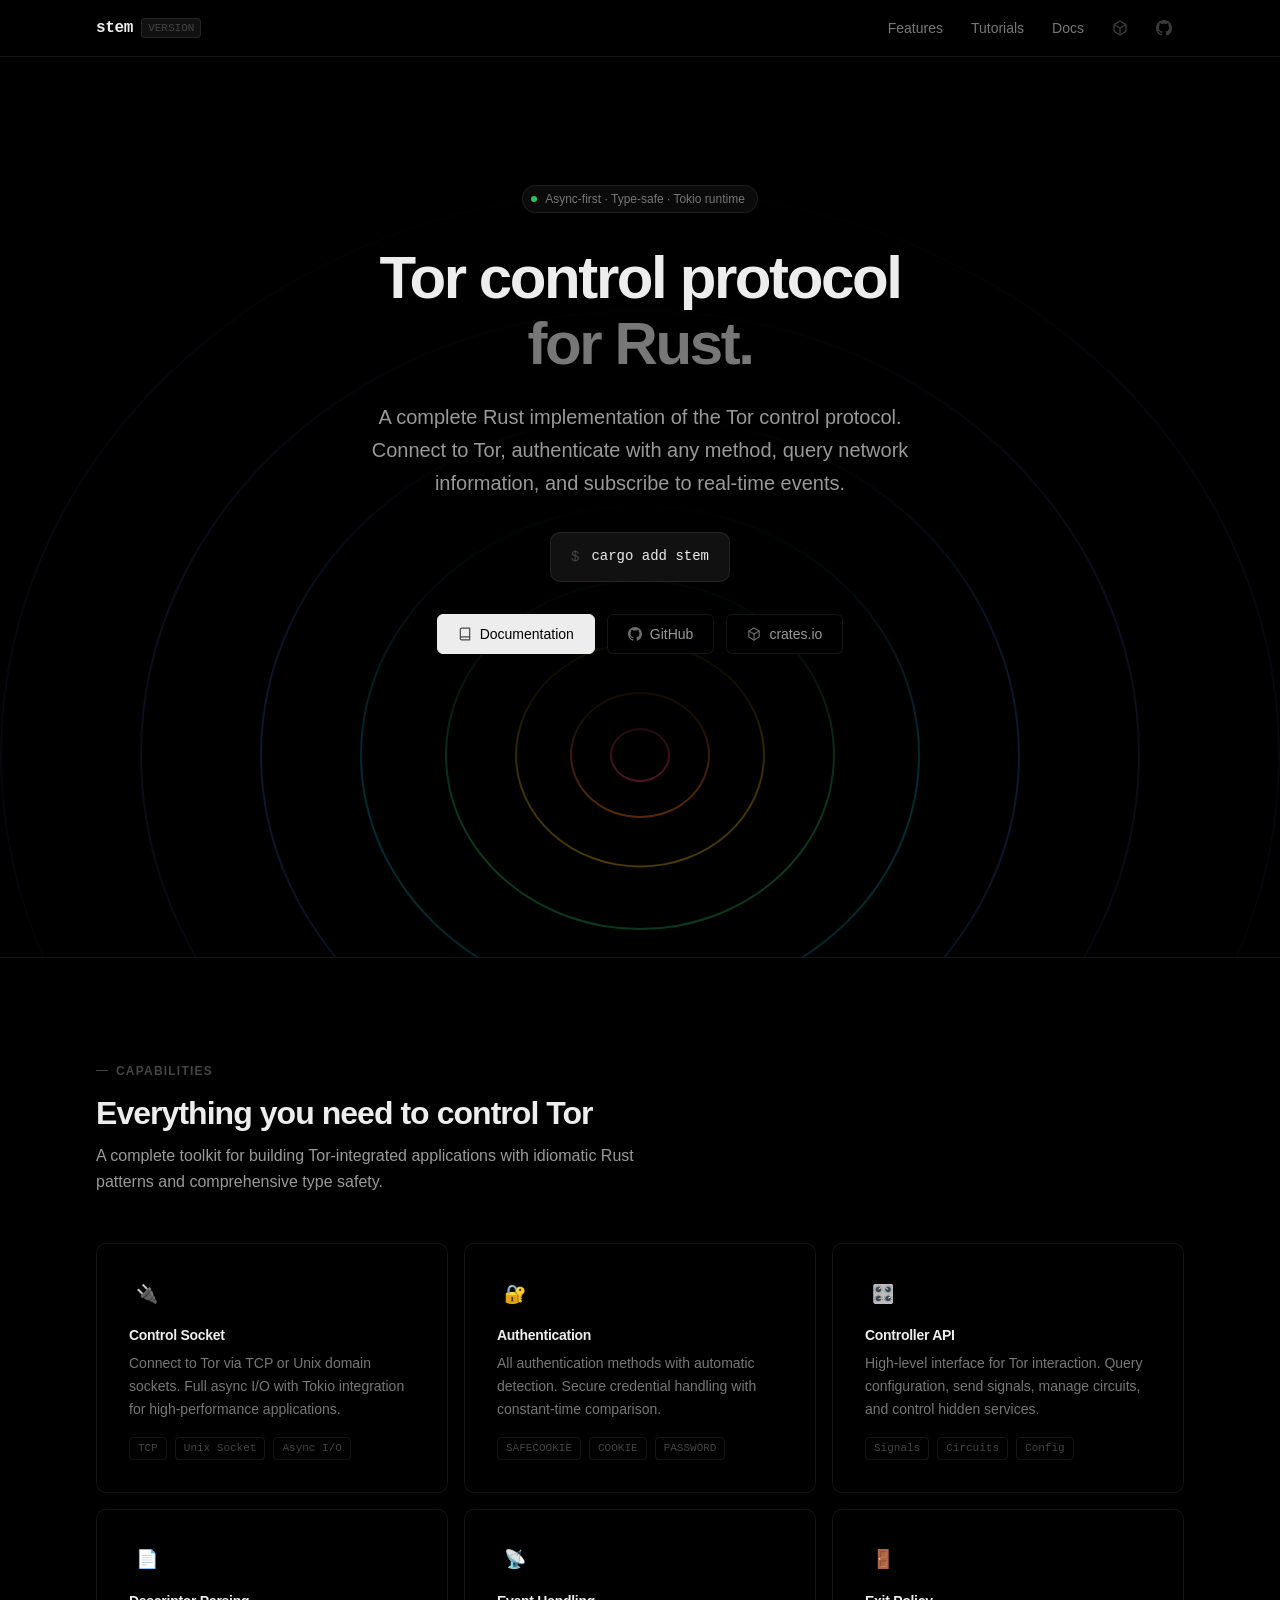
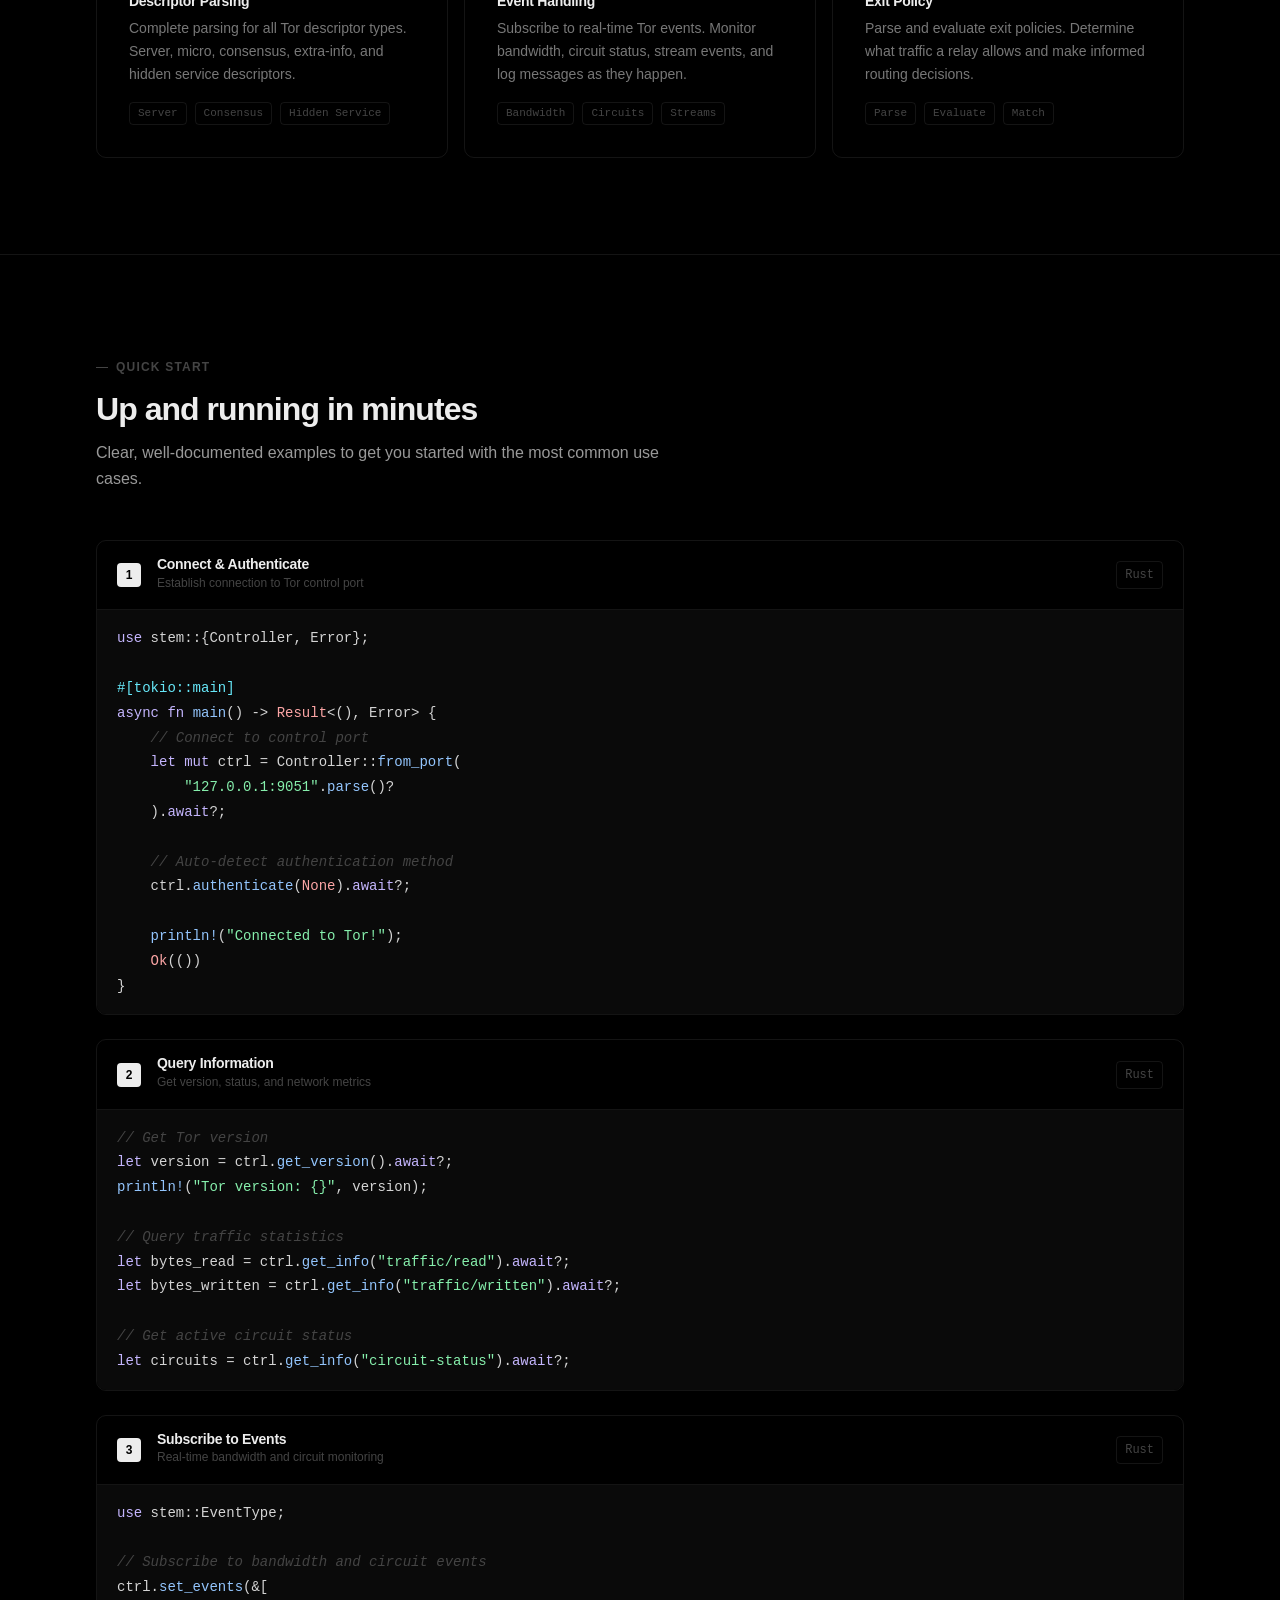
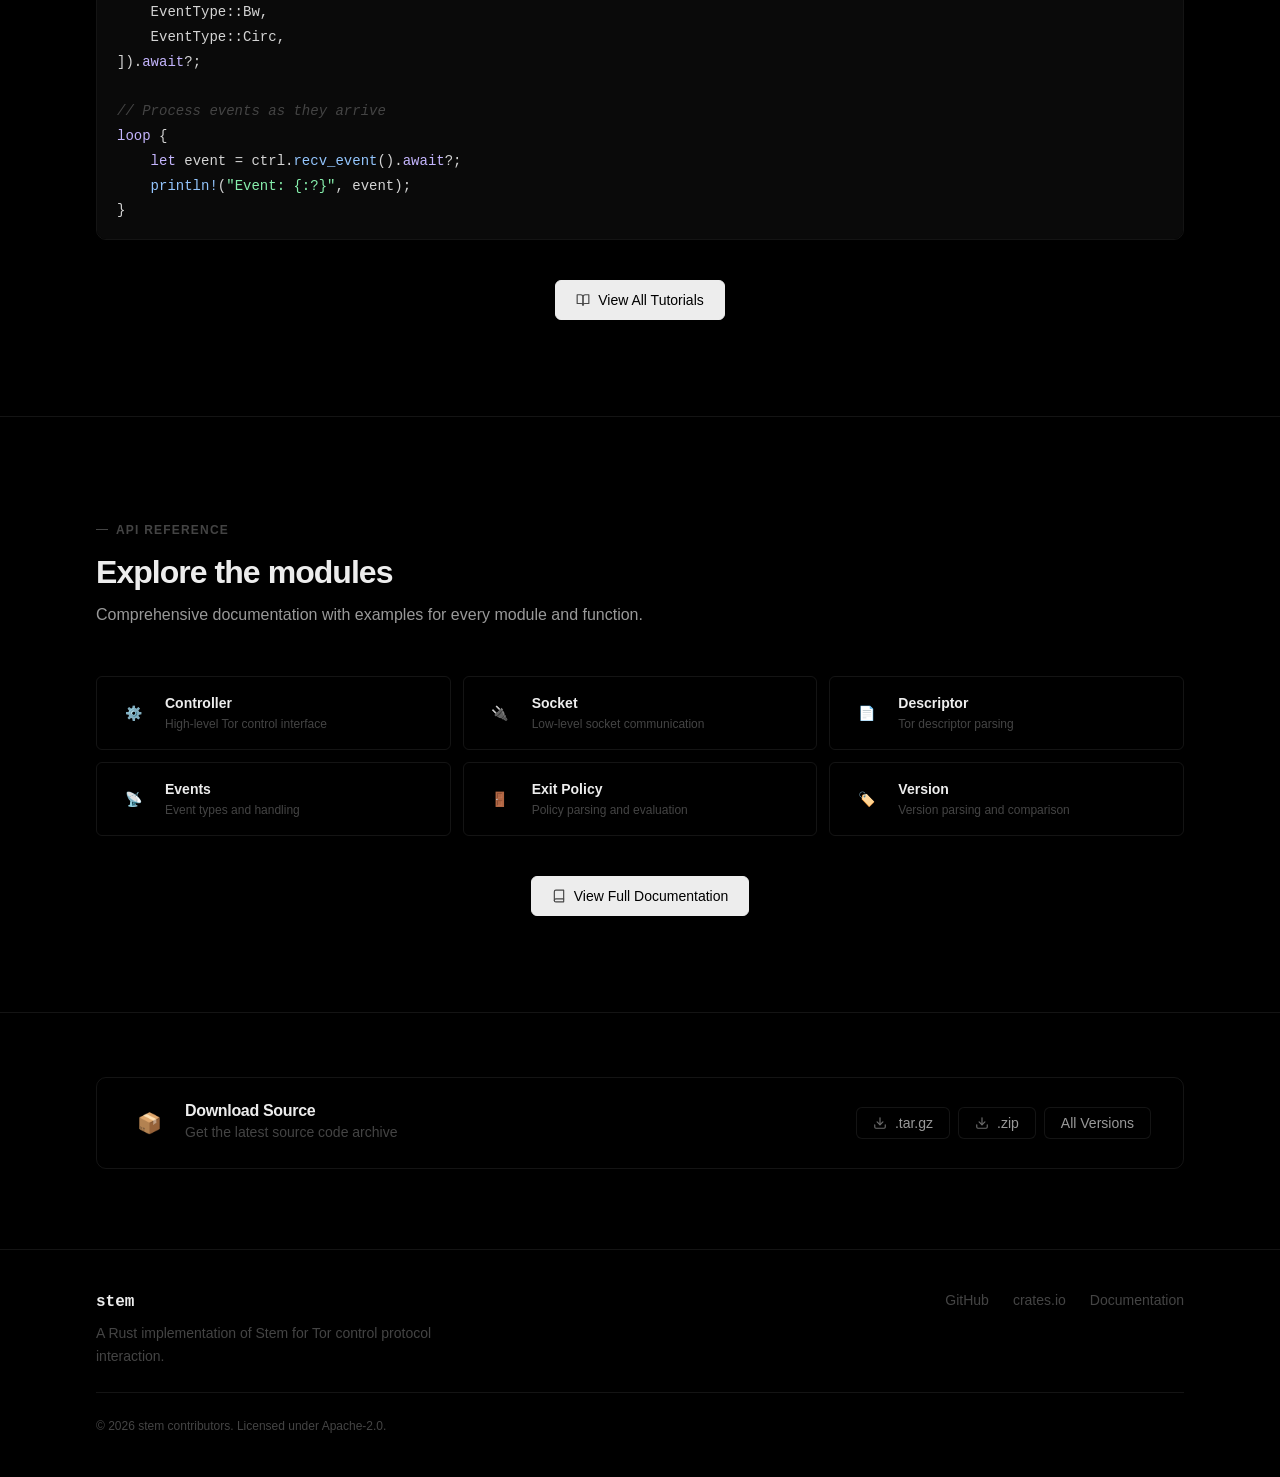
==== commit 1b61d246: "Refactor imports from `stem_rs` to `stem` across the codebase - Updated all instances of `stem_rs` t" ====
--- a/docs-src/index.html
+++ b/docs-src/index.html
@@ -5,20 +5,20 @@
         <meta name="viewport" content="width=device-width, initial-scale=1.0" />
         <meta
             name="description"
-            content="stem-rs is a Rust library for Tor control protocol. Connect, authenticate, query information, and handle events with type-safe async APIs."
+            content="stem is a Rust library for Tor control protocol. Connect, authenticate, query information, and handle events with type-safe async APIs."
         />
         <meta
             name="keywords"
-            content="stem-rs, Tor, Rust, control protocol, privacy, anonymity, networking"
+            content="stem, Tor, Rust, control protocol, privacy, anonymity, networking"
         />
-        <meta property="og:title" content="stem-rs — Tor Control Protocol for Rust" />
+        <meta property="og:title" content="stem — Tor Control Protocol for Rust" />
         <meta
             property="og:description"
             content="Type-safe, async-first Rust library for Tor control protocol interaction."
         />
         <meta property="og:type" content="website" />
         <meta property="og:url" content="https://stem.tn3w.dev/" />
-        <title>stem-rs — Tor Control Protocol for Rust</title>
+        <title>stem — Tor Control Protocol for Rust</title>
         <link rel="stylesheet" href="styles/theme.css" />
         <link rel="stylesheet" href="styles/main.css" />
     </head>
@@ -26,7 +26,7 @@
         <header>
             <nav class="container">
                 <a href="/" class="nav-brand">
-                    <span class="nav-logo">stem-rs</span>
+                    <span class="nav-logo">stem</span>
                     <span class="nav-version">VERSION</span>
                 </a>
                 <div class="nav-links">
@@ -34,7 +34,7 @@
                     <a href="/tutorials" class="nav-hide-mobile">Tutorials</a>
                     <a href="docs/">Docs</a>
                     <a
-                        href="https://crates.io/crates/stem-rs"
+                        href="https://crates.io/crates/stem"
                         target="_blank"
                         rel="noopener noreferrer"
                     >
@@ -90,11 +90,11 @@
                             </p>
                             <button
                                 class="hero-install"
-                                data-copy="cargo add stem-rs"
+                                data-copy="cargo add stem"
                                 title="Click to copy"
                             >
                                 <span class="hero-install-prompt">$</span>
-                                <code>cargo add stem-rs</code>
+                                <code>cargo add stem</code>
                                 <span class="hero-install-feedback">Copied!</span>
                             </button>
                             <div class="hero-actions">
@@ -135,7 +135,7 @@
                                     GitHub
                                 </a>
                                 <a
-                                    href="https://crates.io/crates/stem-rs"
+                                    href="https://crates.io/crates/stem"
                                     class="btn btn-secondary"
                                     target="_blank"
                                     rel="noopener noreferrer"
@@ -291,7 +291,7 @@
                                 </div>
                                 <span class="example-lang">Rust</span>
                             </div>
-                            <pre><code><span class="code-keyword">use</span> stem_rs::{Controller, Error};
+                            <pre><code><span class="code-keyword">use</span> stem::{Controller, Error};
 
 <span class="code-macro">#[tokio::main]</span>
 <span class="code-keyword">async fn</span> <span class="code-function">main</span>() -> <span class="code-type">Result</span>&lt;(), Error&gt; {
@@ -336,7 +336,7 @@
                                 </div>
                                 <span class="example-lang">Rust</span>
                             </div>
-                            <pre><code><span class="code-keyword">use</span> stem_rs::EventType;
+                            <pre><code><span class="code-keyword">use</span> stem::EventType;
 
 <span class="code-comment">// Subscribe to bandwidth and circuit events</span>
 ctrl.<span class="code-function">set_events</span>(&amp;[
@@ -466,7 +466,7 @@
                         </div>
                         <div class="download-actions">
                             <a
-                                href="dist/stem-rs-latest.tar.gz"
+                                href="dist/stem-latest.tar.gz"
                                 class="btn btn-secondary download-btn"
                             >
                                 <svg
@@ -486,7 +486,7 @@
                                 .tar.gz
                             </a>
                             <a
-                                href="dist/stem-rs-latest.zip"
+                                href="dist/stem-latest.zip"
                                 class="btn btn-secondary download-btn"
                             >
                                 <svg
@@ -516,7 +516,7 @@
             <div class="container">
                 <div class="footer-content">
                     <div class="footer-brand">
-                        <div class="footer-logo">stem-rs</div>
+                        <div class="footer-logo">stem</div>
                         <p class="footer-tagline">
                             A Rust implementation of Stem for Tor control protocol interaction.
                         </p>
@@ -529,7 +529,7 @@
                             >GitHub</a
                         >
                         <a
-                            href="https://crates.io/crates/stem-rs"
+                            href="https://crates.io/crates/stem"
                             target="_blank"
                             rel="noopener noreferrer"
                             >crates.io</a
@@ -539,7 +539,7 @@
                 </div>
                 <div class="footer-bottom">
                     <p class="footer-copyright">
-                        © 2026 stem-rs contributors. Licensed under Apache-2.0.
+                        © 2026 stem contributors. Licensed under Apache-2.0.
                     </p>
                 </div>
             </div>
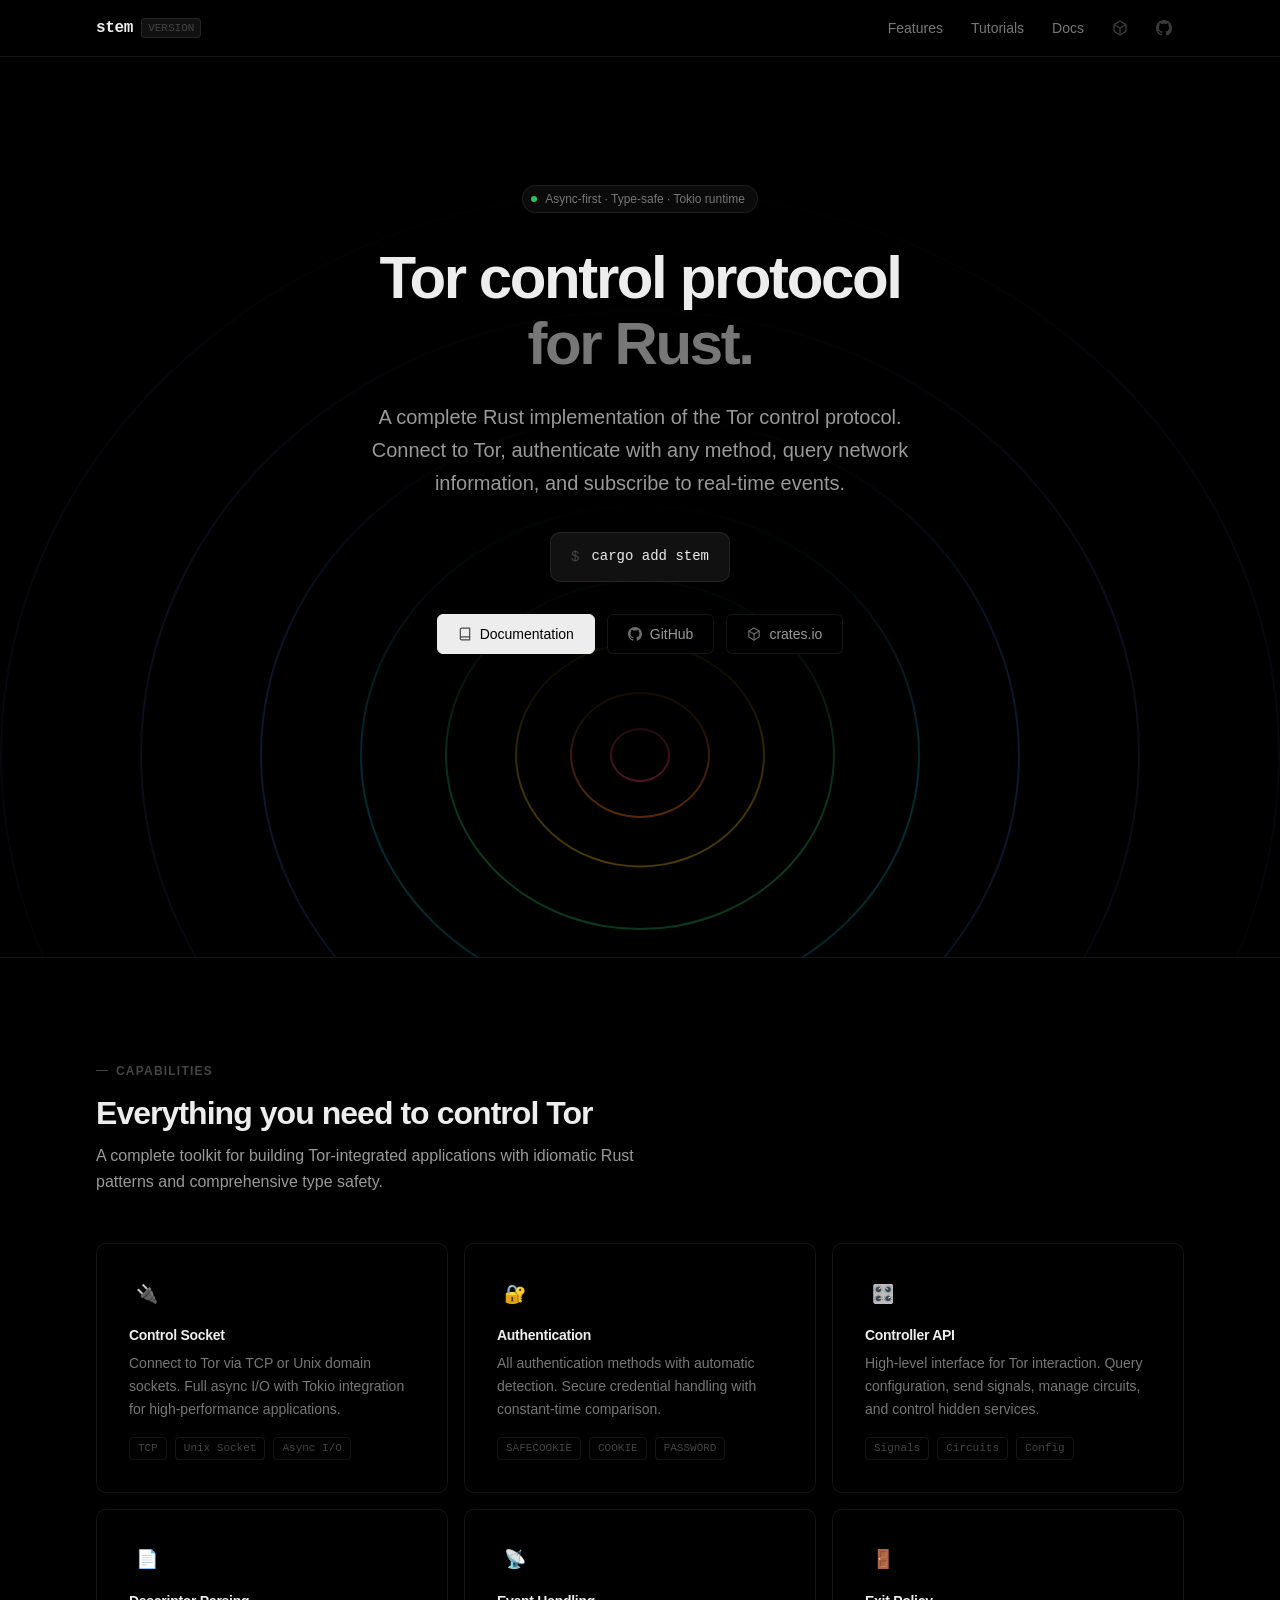
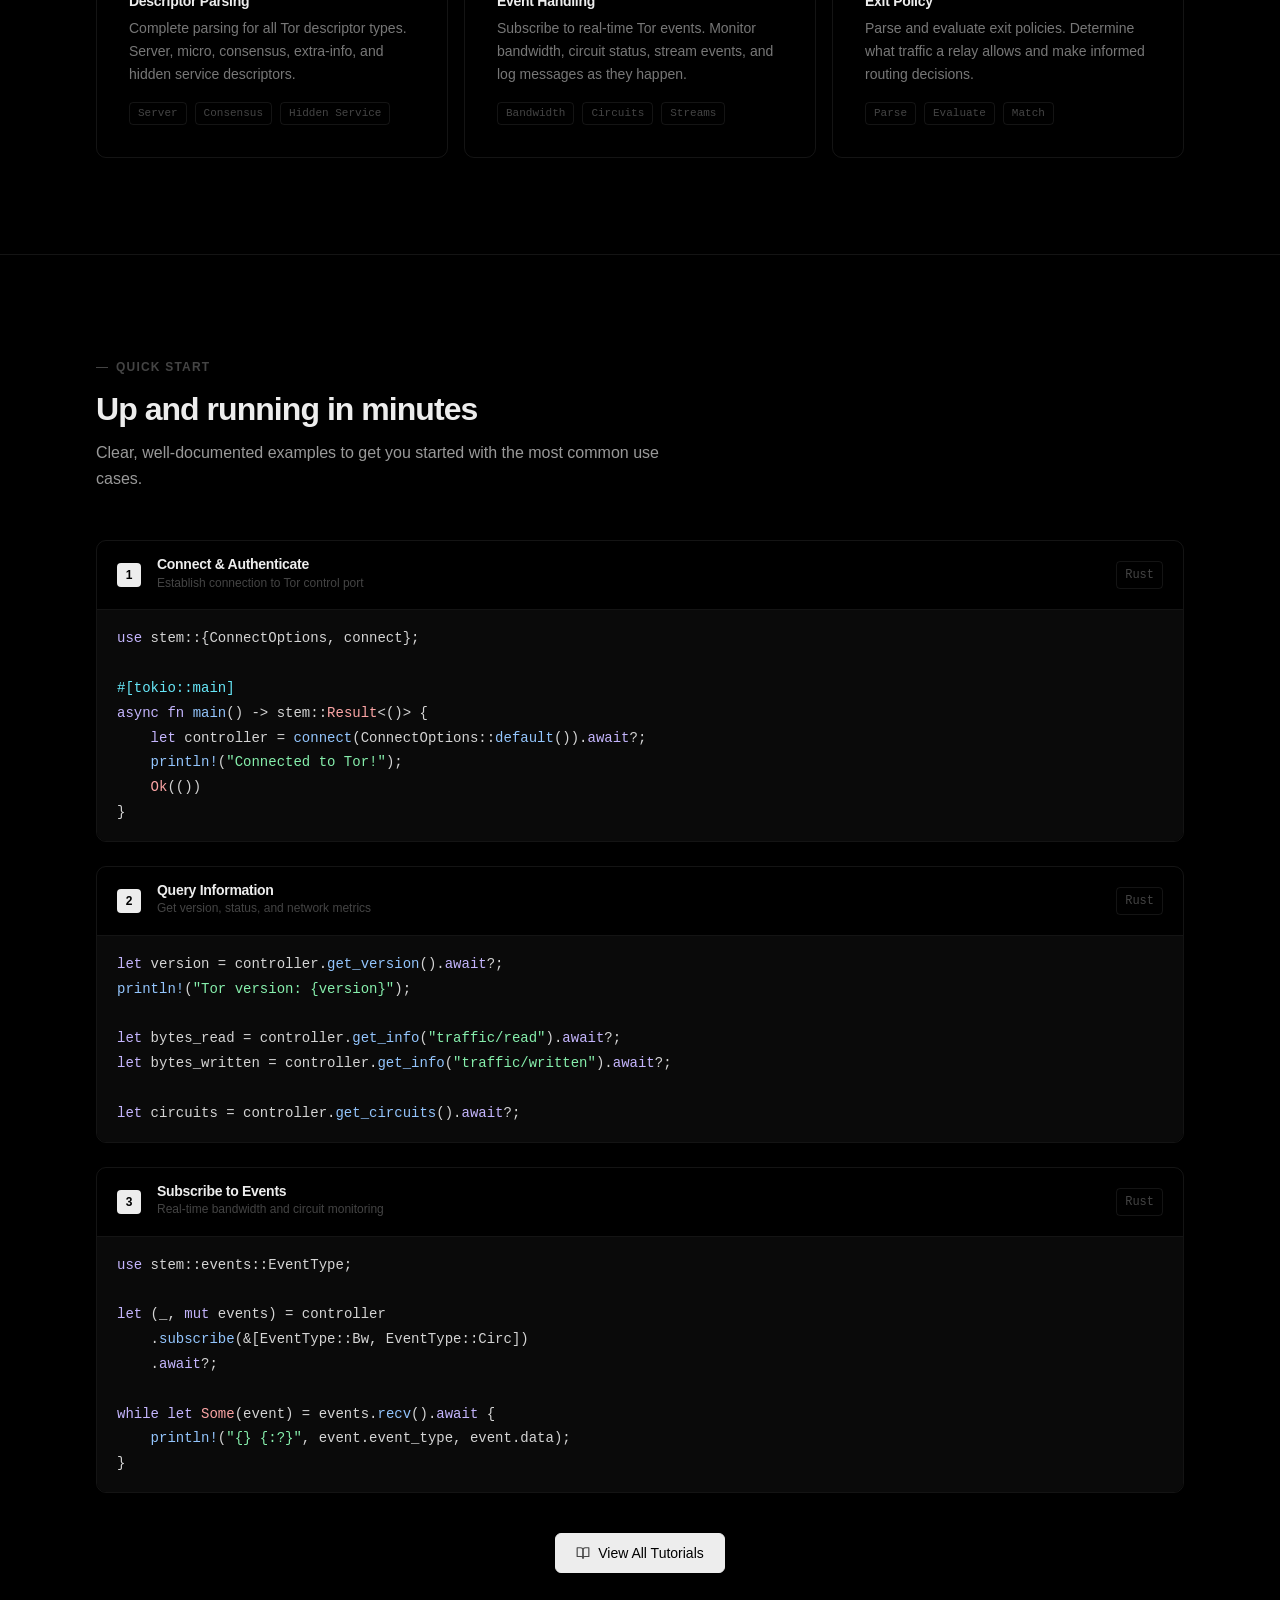
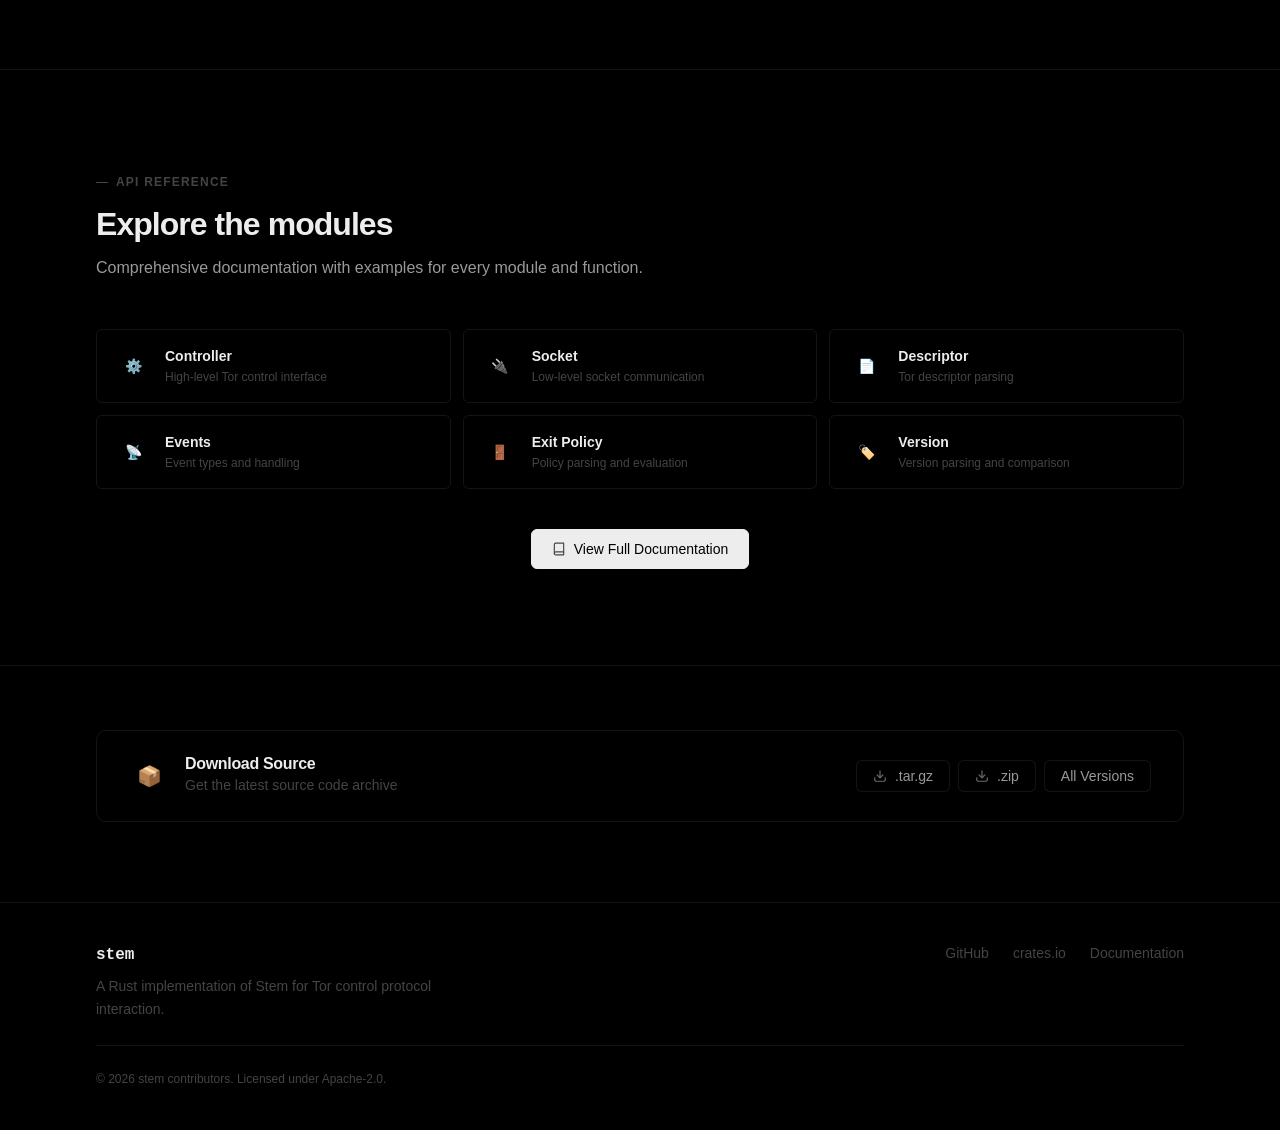
==== commit ebabb4da: "Rewrite stem as a full port of python stem and use crates.io trusted publishing" ====
--- a/docs-src/index.html
+++ b/docs-src/index.html
@@ -56,7 +56,7 @@
                         </svg>
                     </a>
                     <a
-                        href="https://github.com/tn3w/stem-rs"
+                        href="https://github.com/tn3w/stem"
                         target="_blank"
                         rel="noopener noreferrer"
                     >
@@ -117,7 +117,7 @@
                                     Documentation
                                 </a>
                                 <a
-                                    href="https://github.com/tn3w/stem-rs"
+                                    href="https://github.com/tn3w/stem"
                                     class="btn btn-secondary"
                                     target="_blank"
                                     rel="noopener noreferrer"
@@ -291,18 +291,11 @@
                                 </div>
                                 <span class="example-lang">Rust</span>
                             </div>
-                            <pre><code><span class="code-keyword">use</span> stem::{Controller, Error};
+                            <pre><code><span class="code-keyword">use</span> stem::{ConnectOptions, connect};
 
 <span class="code-macro">#[tokio::main]</span>
-<span class="code-keyword">async fn</span> <span class="code-function">main</span>() -> <span class="code-type">Result</span>&lt;(), Error&gt; {
-    <span class="code-comment">// Connect to control port</span>
-    <span class="code-keyword">let mut</span> ctrl = Controller::<span class="code-function">from_port</span>(
-        <span class="code-string">"127.0.0.1:9051"</span>.<span class="code-function">parse</span>()?
-    ).<span class="code-keyword">await</span>?;
-
-    <span class="code-comment">// Auto-detect authentication method</span>
-    ctrl.<span class="code-function">authenticate</span>(<span class="code-type">None</span>).<span class="code-keyword">await</span>?;
-
+<span class="code-keyword">async</span> <span class="code-keyword">fn</span> <span class="code-function">main</span>() -&gt; stem::<span class="code-type">Result</span>&lt;()&gt; {
+    <span class="code-keyword">let</span> controller = <span class="code-function">connect</span>(ConnectOptions::<span class="code-function">default</span>()).<span class="code-keyword">await</span>?;
     <span class="code-function">println!</span>(<span class="code-string">"Connected to Tor!"</span>);
     <span class="code-type">Ok</span>(())
 }</code></pre>
@@ -316,16 +309,13 @@
                                 </div>
                                 <span class="example-lang">Rust</span>
                             </div>
-                            <pre><code><span class="code-comment">// Get Tor version</span>
-<span class="code-keyword">let</span> version = ctrl.<span class="code-function">get_version</span>().<span class="code-keyword">await</span>?;
-<span class="code-function">println!</span>(<span class="code-string">"Tor version: {}"</span>, version);
-
-<span class="code-comment">// Query traffic statistics</span>
-<span class="code-keyword">let</span> bytes_read = ctrl.<span class="code-function">get_info</span>(<span class="code-string">"traffic/read"</span>).<span class="code-keyword">await</span>?;
-<span class="code-keyword">let</span> bytes_written = ctrl.<span class="code-function">get_info</span>(<span class="code-string">"traffic/written"</span>).<span class="code-keyword">await</span>?;
-
-<span class="code-comment">// Get active circuit status</span>
-<span class="code-keyword">let</span> circuits = ctrl.<span class="code-function">get_info</span>(<span class="code-string">"circuit-status"</span>).<span class="code-keyword">await</span>?;</code></pre>
+                            <pre><code><span class="code-keyword">let</span> version = controller.<span class="code-function">get_version</span>().<span class="code-keyword">await</span>?;
+<span class="code-function">println!</span>(<span class="code-string">"Tor version: {version}"</span>);
+
+<span class="code-keyword">let</span> bytes_read = controller.<span class="code-function">get_info</span>(<span class="code-string">"traffic/read"</span>).<span class="code-keyword">await</span>?;
+<span class="code-keyword">let</span> bytes_written = controller.<span class="code-function">get_info</span>(<span class="code-string">"traffic/written"</span>).<span class="code-keyword">await</span>?;
+
+<span class="code-keyword">let</span> circuits = controller.<span class="code-function">get_circuits</span>().<span class="code-keyword">await</span>?;</code></pre>
                         </div>
                         <div class="example-card">
                             <div class="example-header">
@@ -336,18 +326,14 @@
                                 </div>
                                 <span class="example-lang">Rust</span>
                             </div>
-                            <pre><code><span class="code-keyword">use</span> stem::EventType;
-
-<span class="code-comment">// Subscribe to bandwidth and circuit events</span>
-ctrl.<span class="code-function">set_events</span>(&amp;[
-    EventType::Bw,
-    EventType::Circ,
-]).<span class="code-keyword">await</span>?;
-
-<span class="code-comment">// Process events as they arrive</span>
-<span class="code-keyword">loop</span> {
-    <span class="code-keyword">let</span> event = ctrl.<span class="code-function">recv_event</span>().<span class="code-keyword">await</span>?;
-    <span class="code-function">println!</span>(<span class="code-string">"Event: {:?}"</span>, event);
+                            <pre><code><span class="code-keyword">use</span> stem::events::EventType;
+
+<span class="code-keyword">let</span> (_, <span class="code-keyword">mut</span> events) = controller
+    .<span class="code-function">subscribe</span>(&amp;[EventType::Bw, EventType::Circ])
+    .<span class="code-keyword">await</span>?;
+
+<span class="code-keyword">while</span> <span class="code-keyword">let</span> <span class="code-type">Some</span>(event) = events.<span class="code-function">recv</span>().<span class="code-keyword">await</span> {
+    <span class="code-function">println!</span>(<span class="code-string">"{} {:?}"</span>, event.event_type, event.data);
 }</code></pre>
                         </div>
                     </div>
@@ -523,7 +509,7 @@
                     </div>
                     <div class="footer-links">
                         <a
-                            href="https://github.com/tn3w/stem-rs"
+                            href="https://github.com/tn3w/stem"
                             target="_blank"
                             rel="noopener noreferrer"
                             >GitHub</a
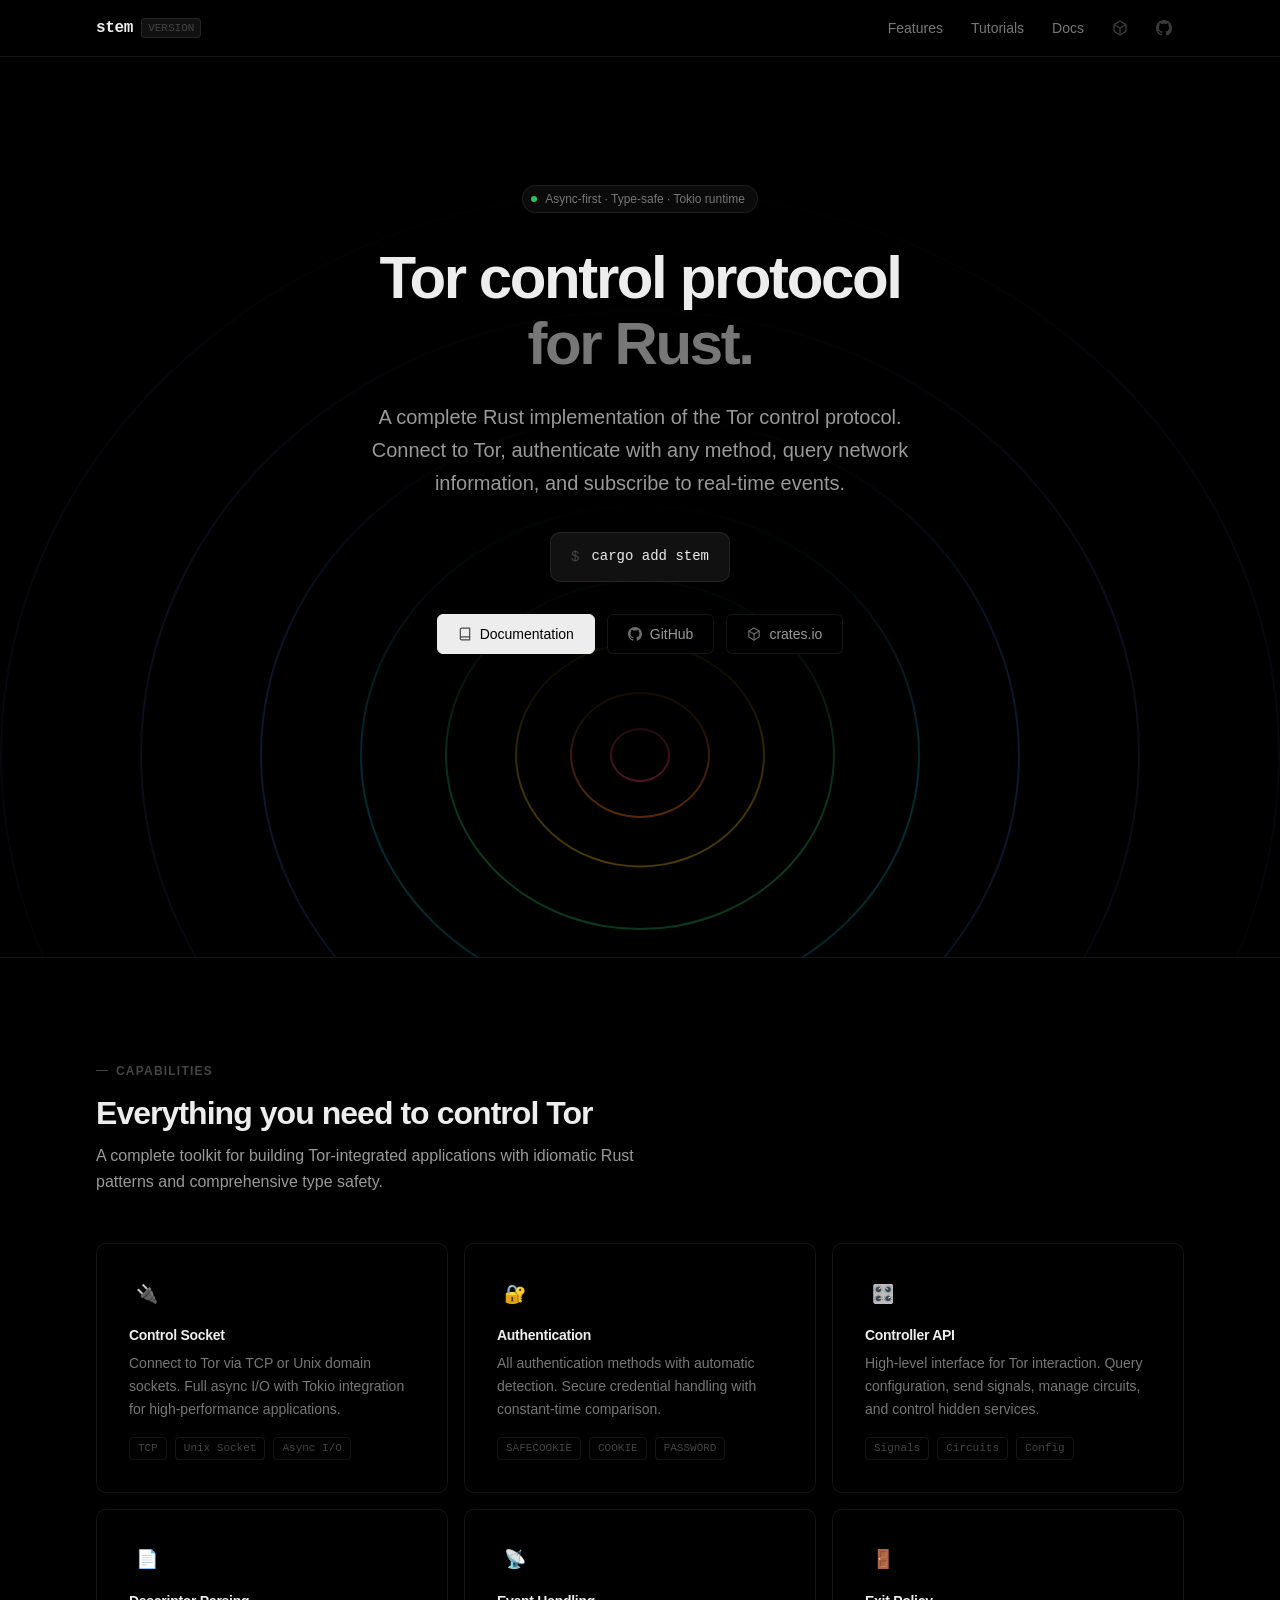
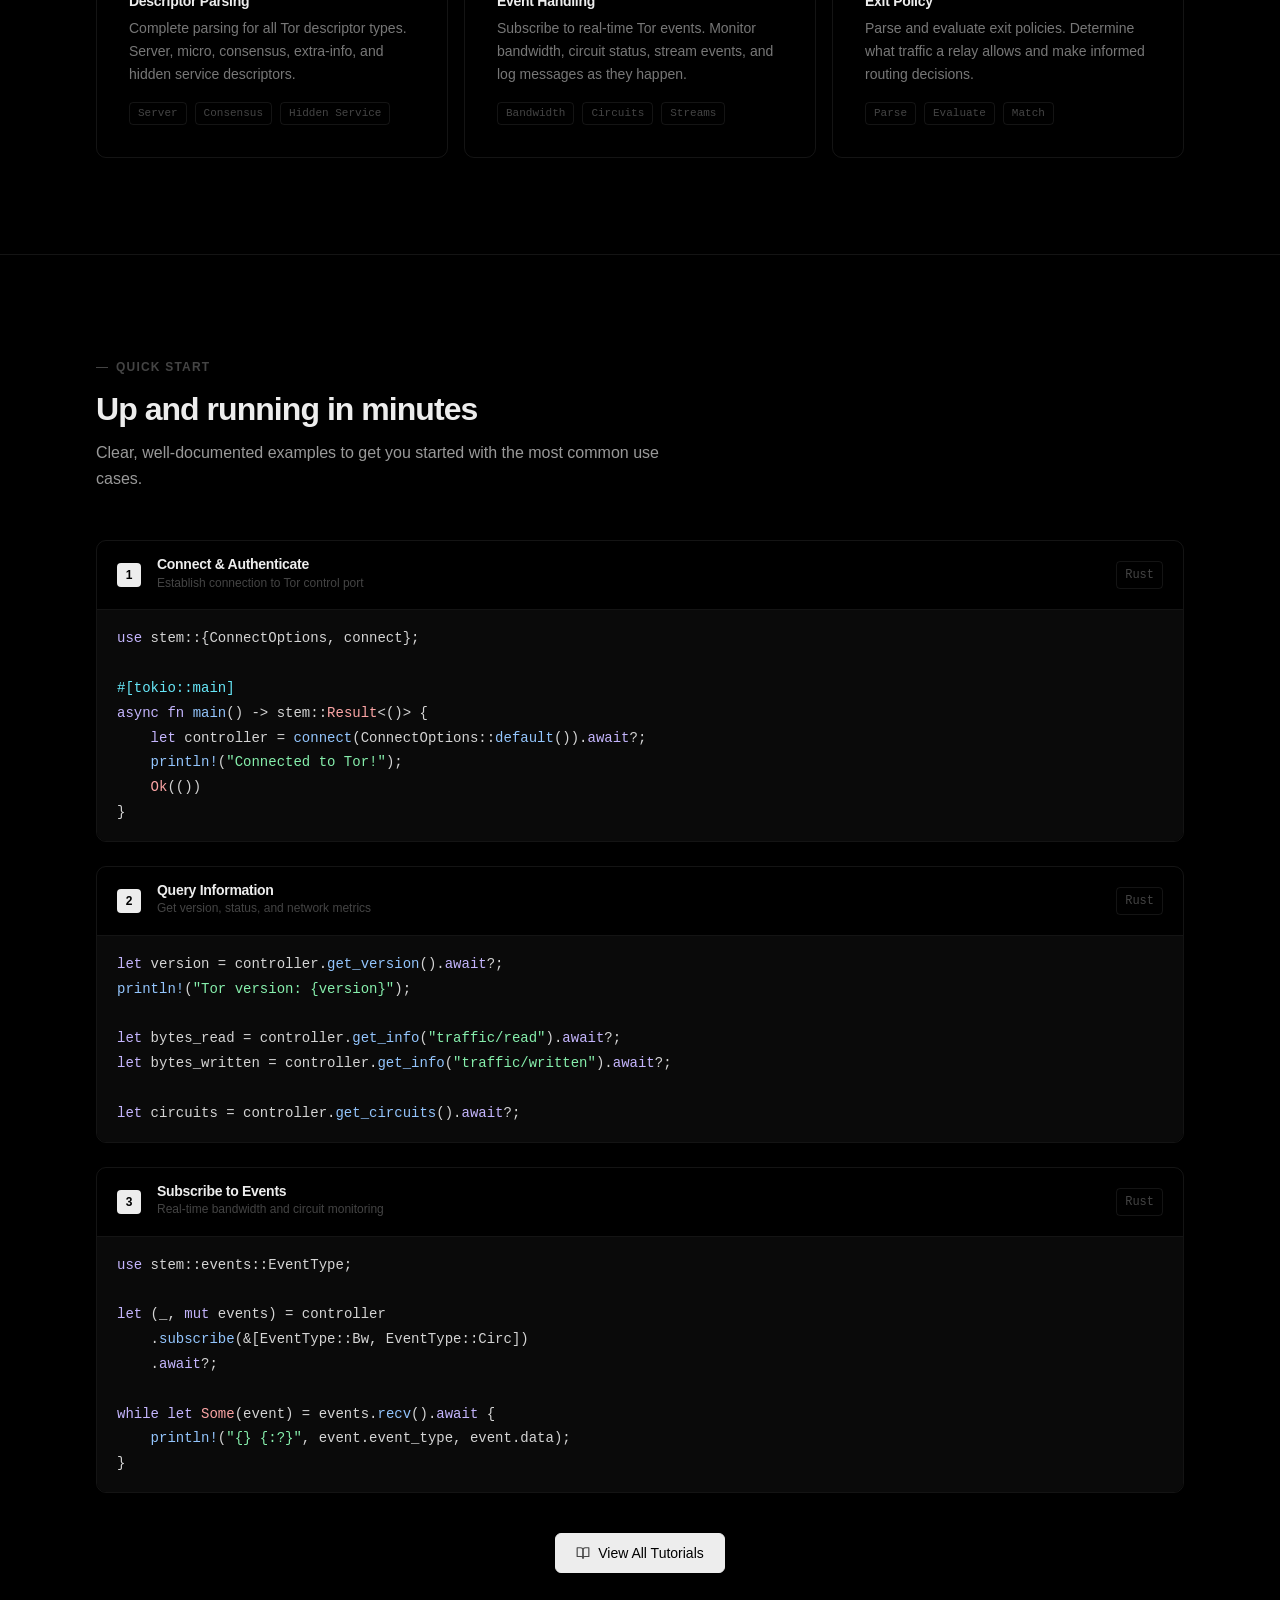
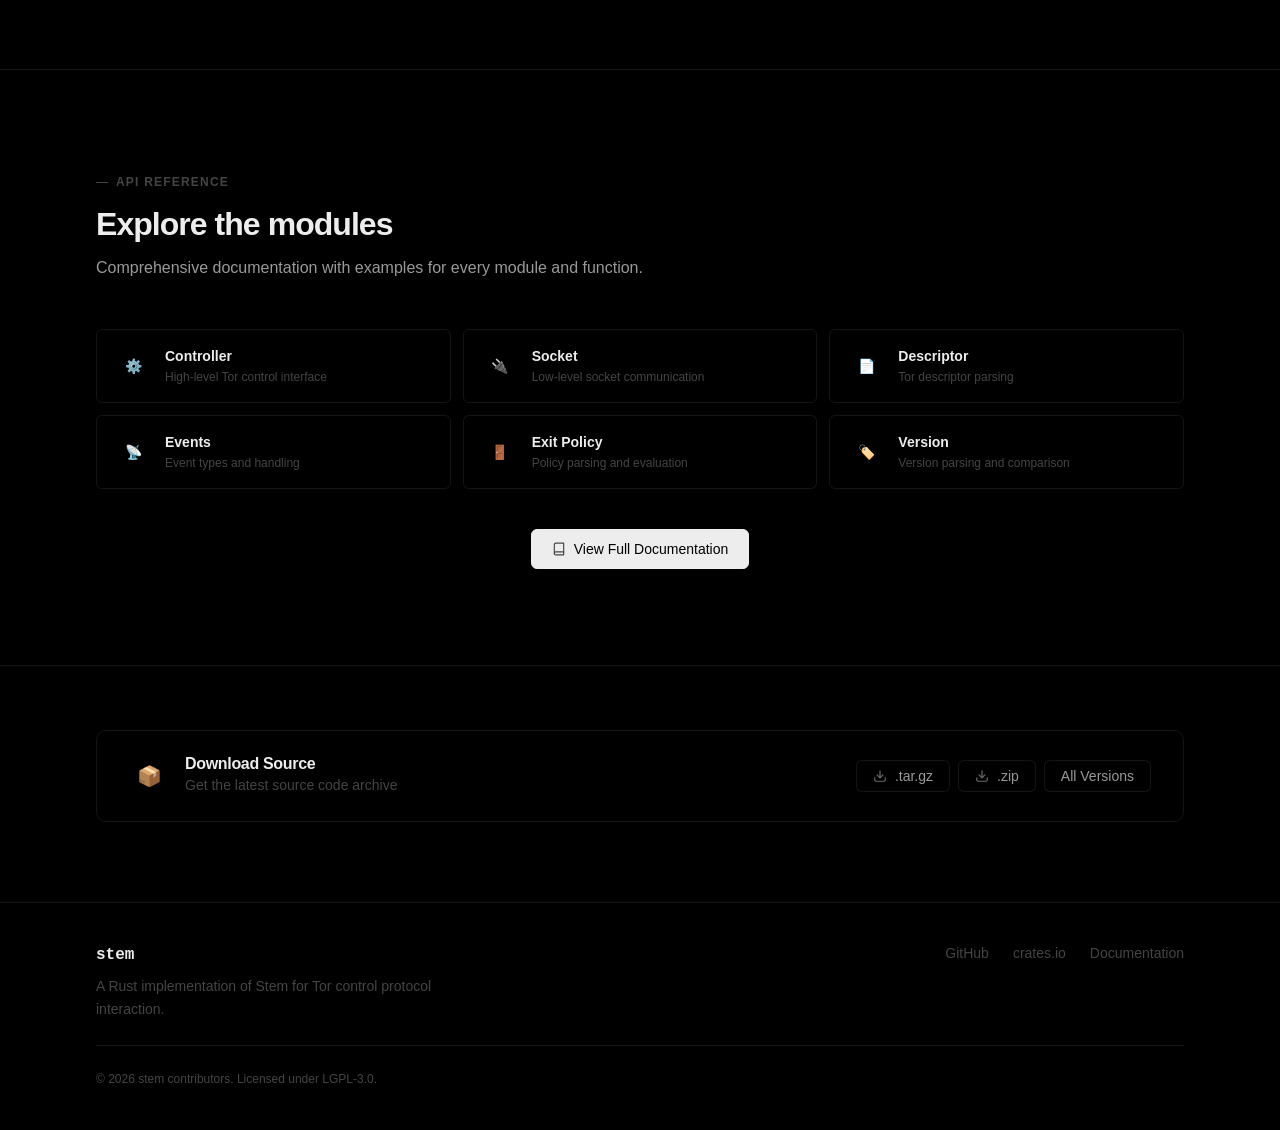
==== commit e75d86d7: "Relicense under LGPL-3.0 like python stem" ====
--- a/docs-src/index.html
+++ b/docs-src/index.html
@@ -525,7 +525,7 @@
                 </div>
                 <div class="footer-bottom">
                     <p class="footer-copyright">
-                        © 2026 stem contributors. Licensed under Apache-2.0.
+                        © 2026 stem contributors. Licensed under LGPL-3.0.
                     </p>
                 </div>
             </div>
